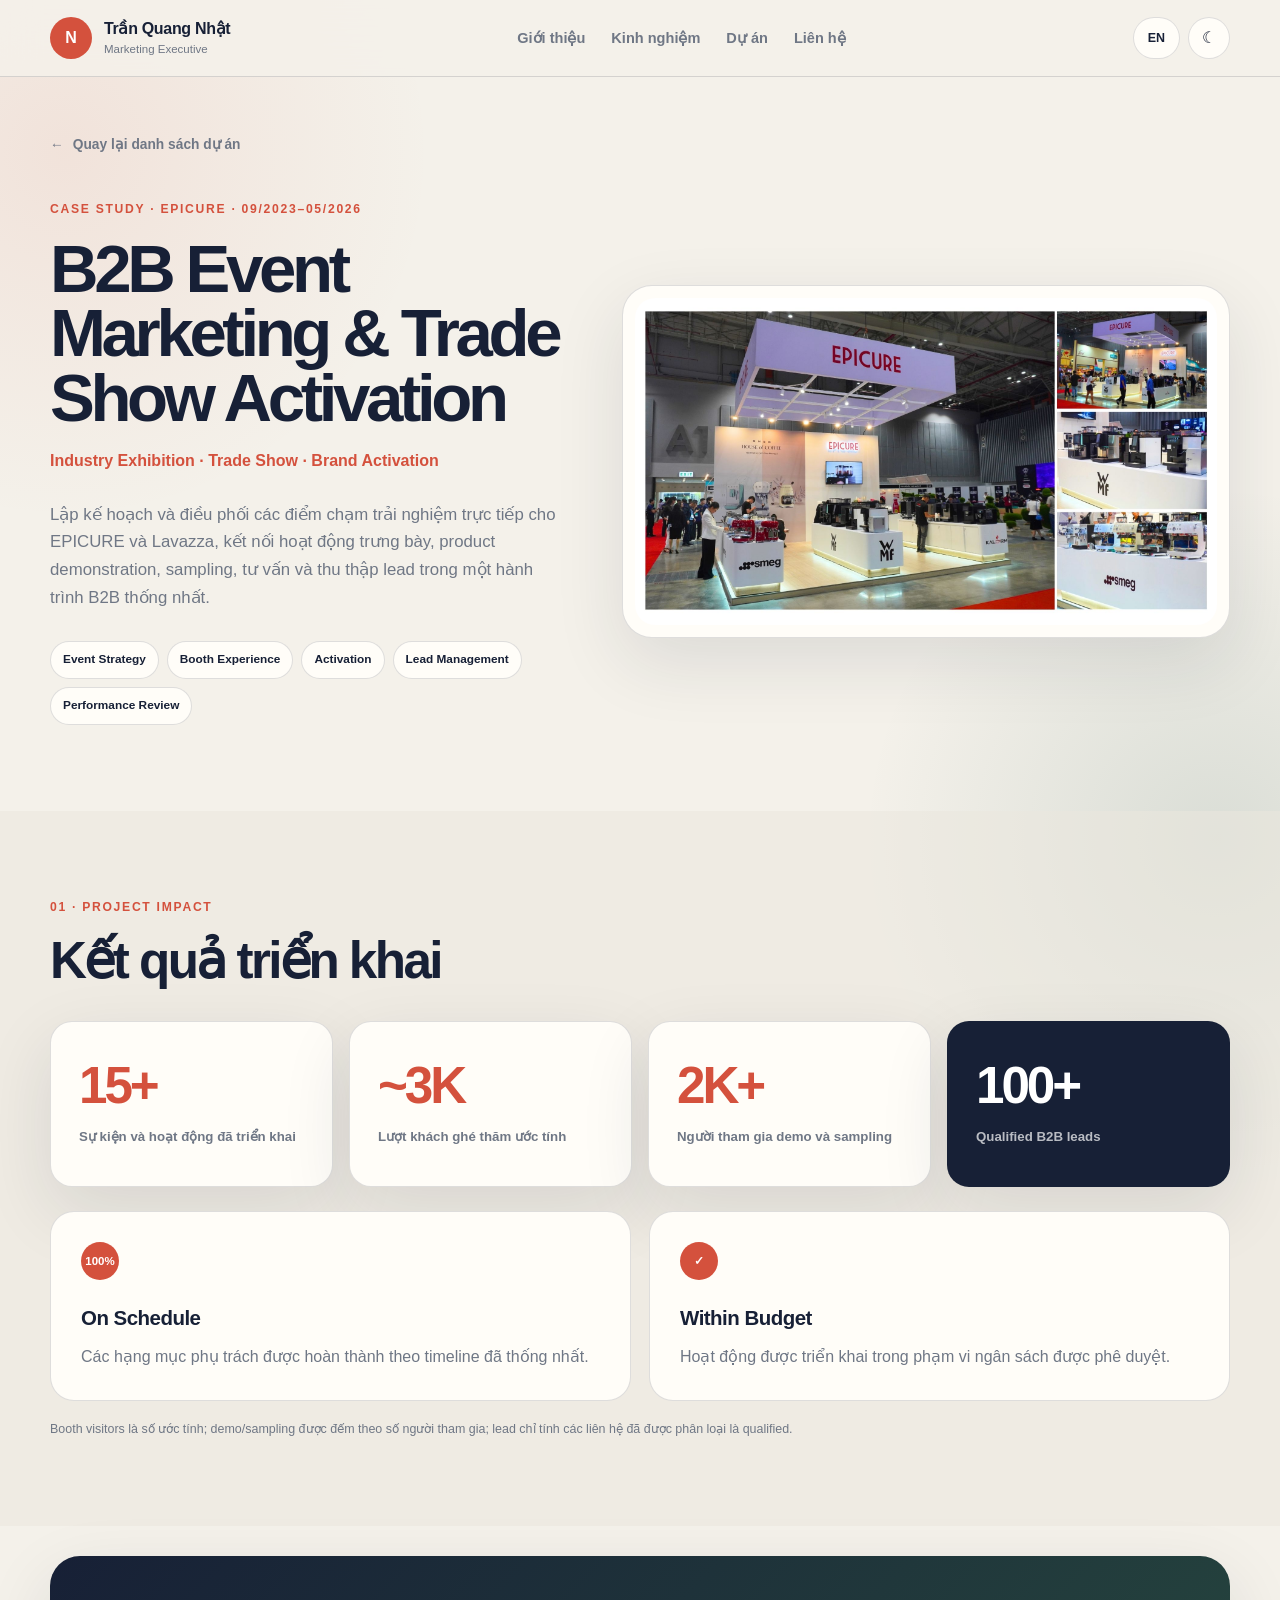
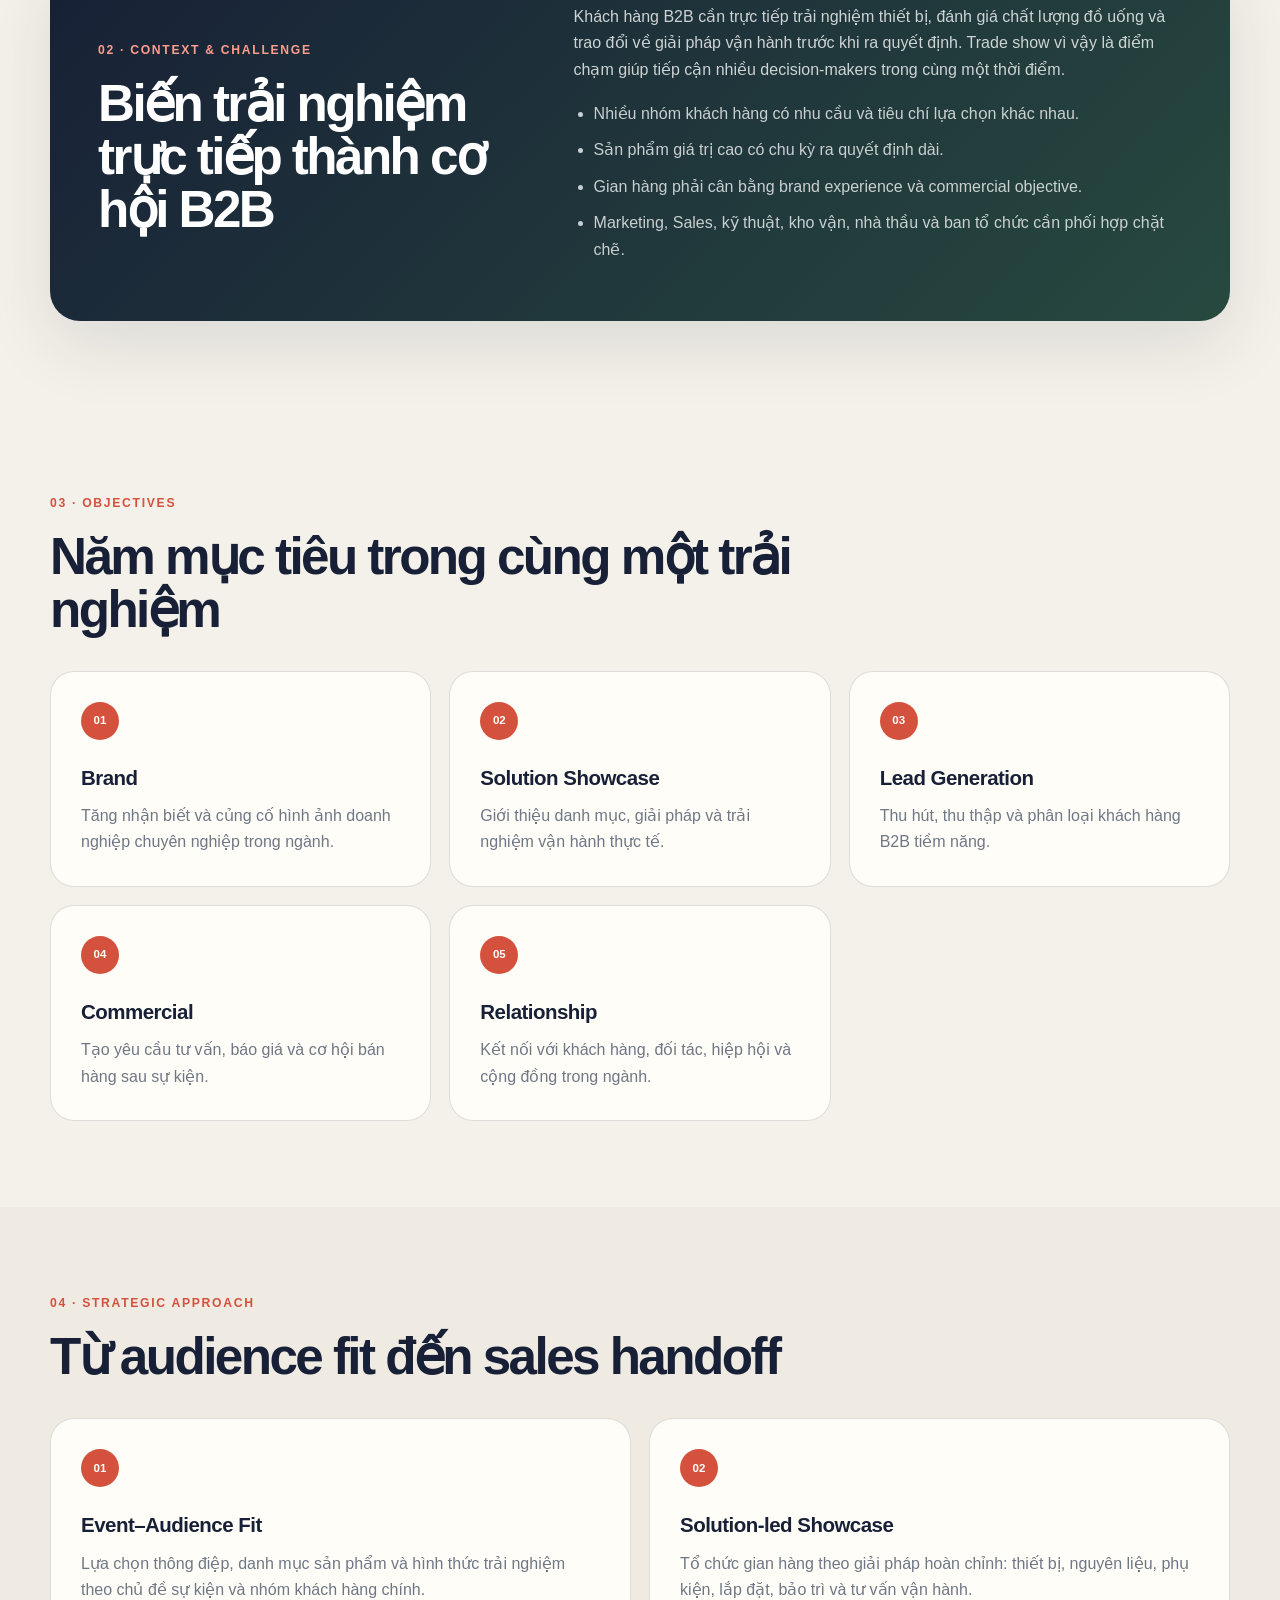
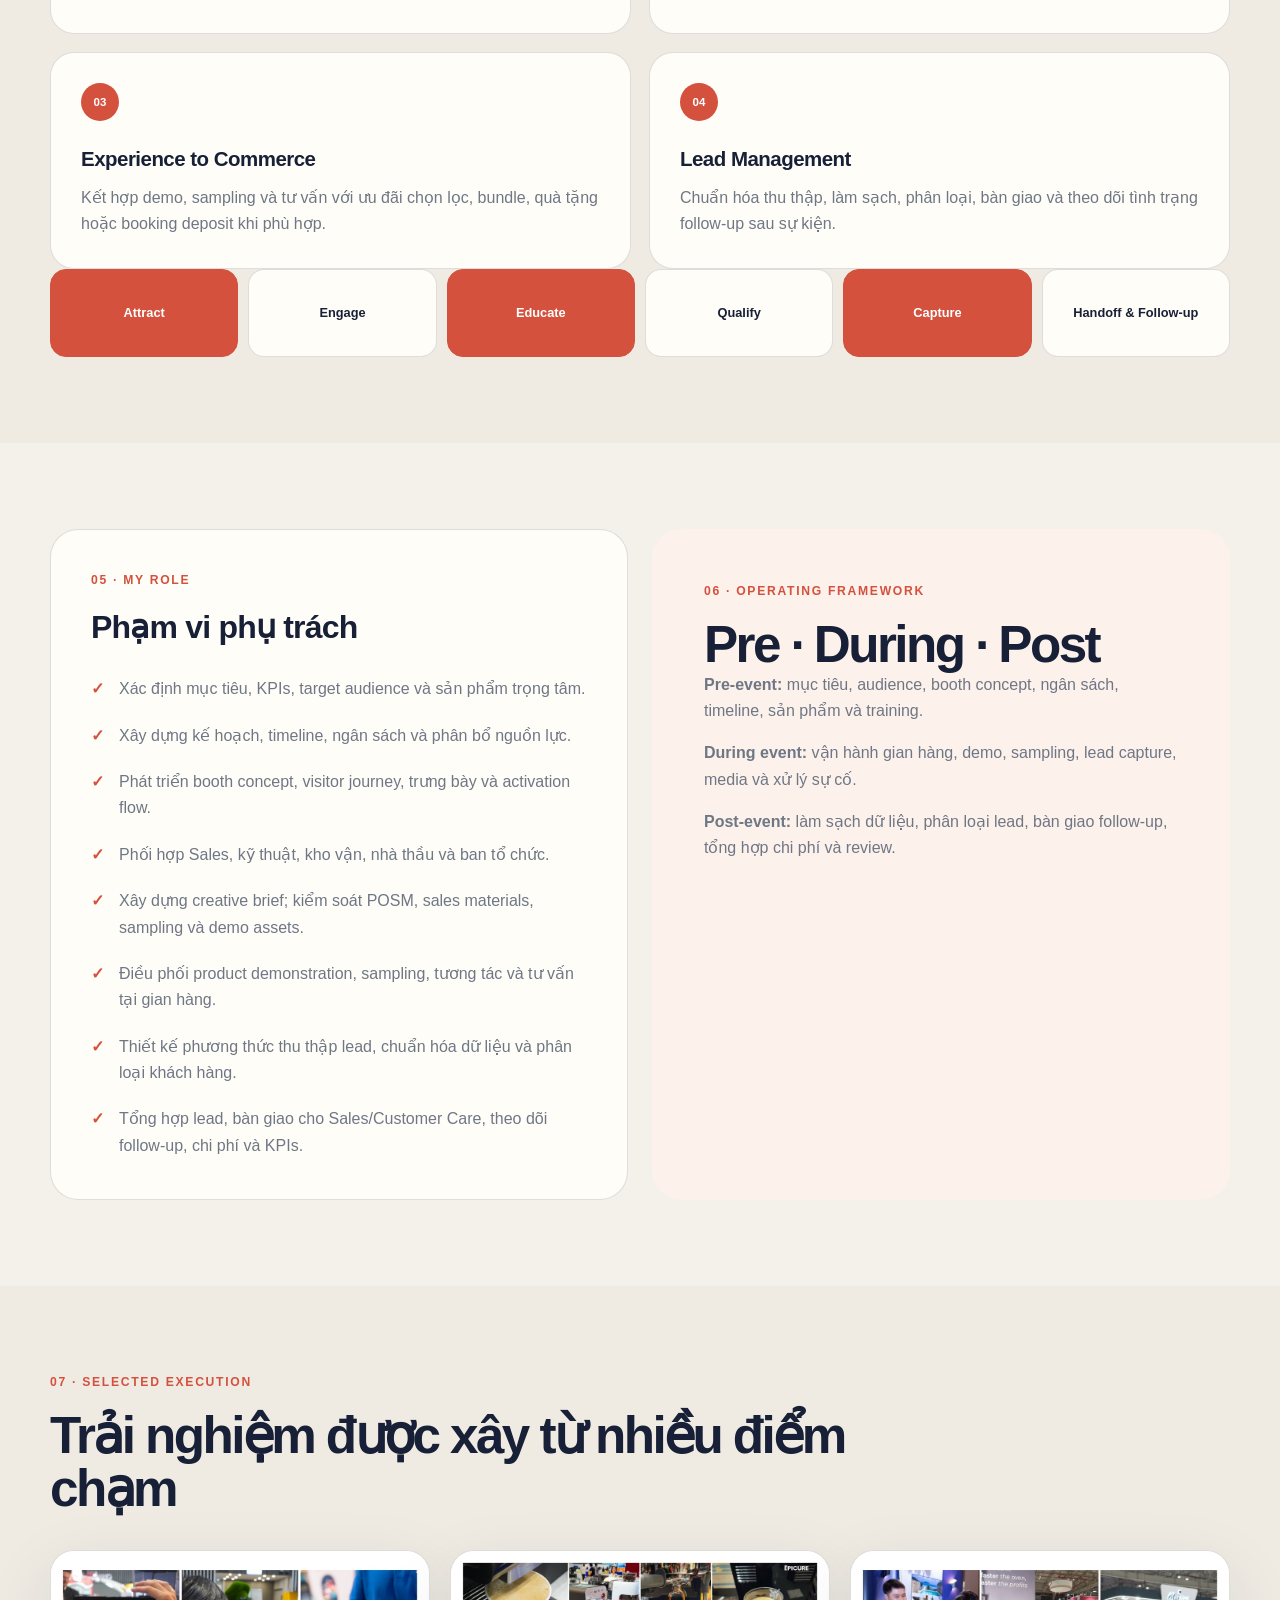
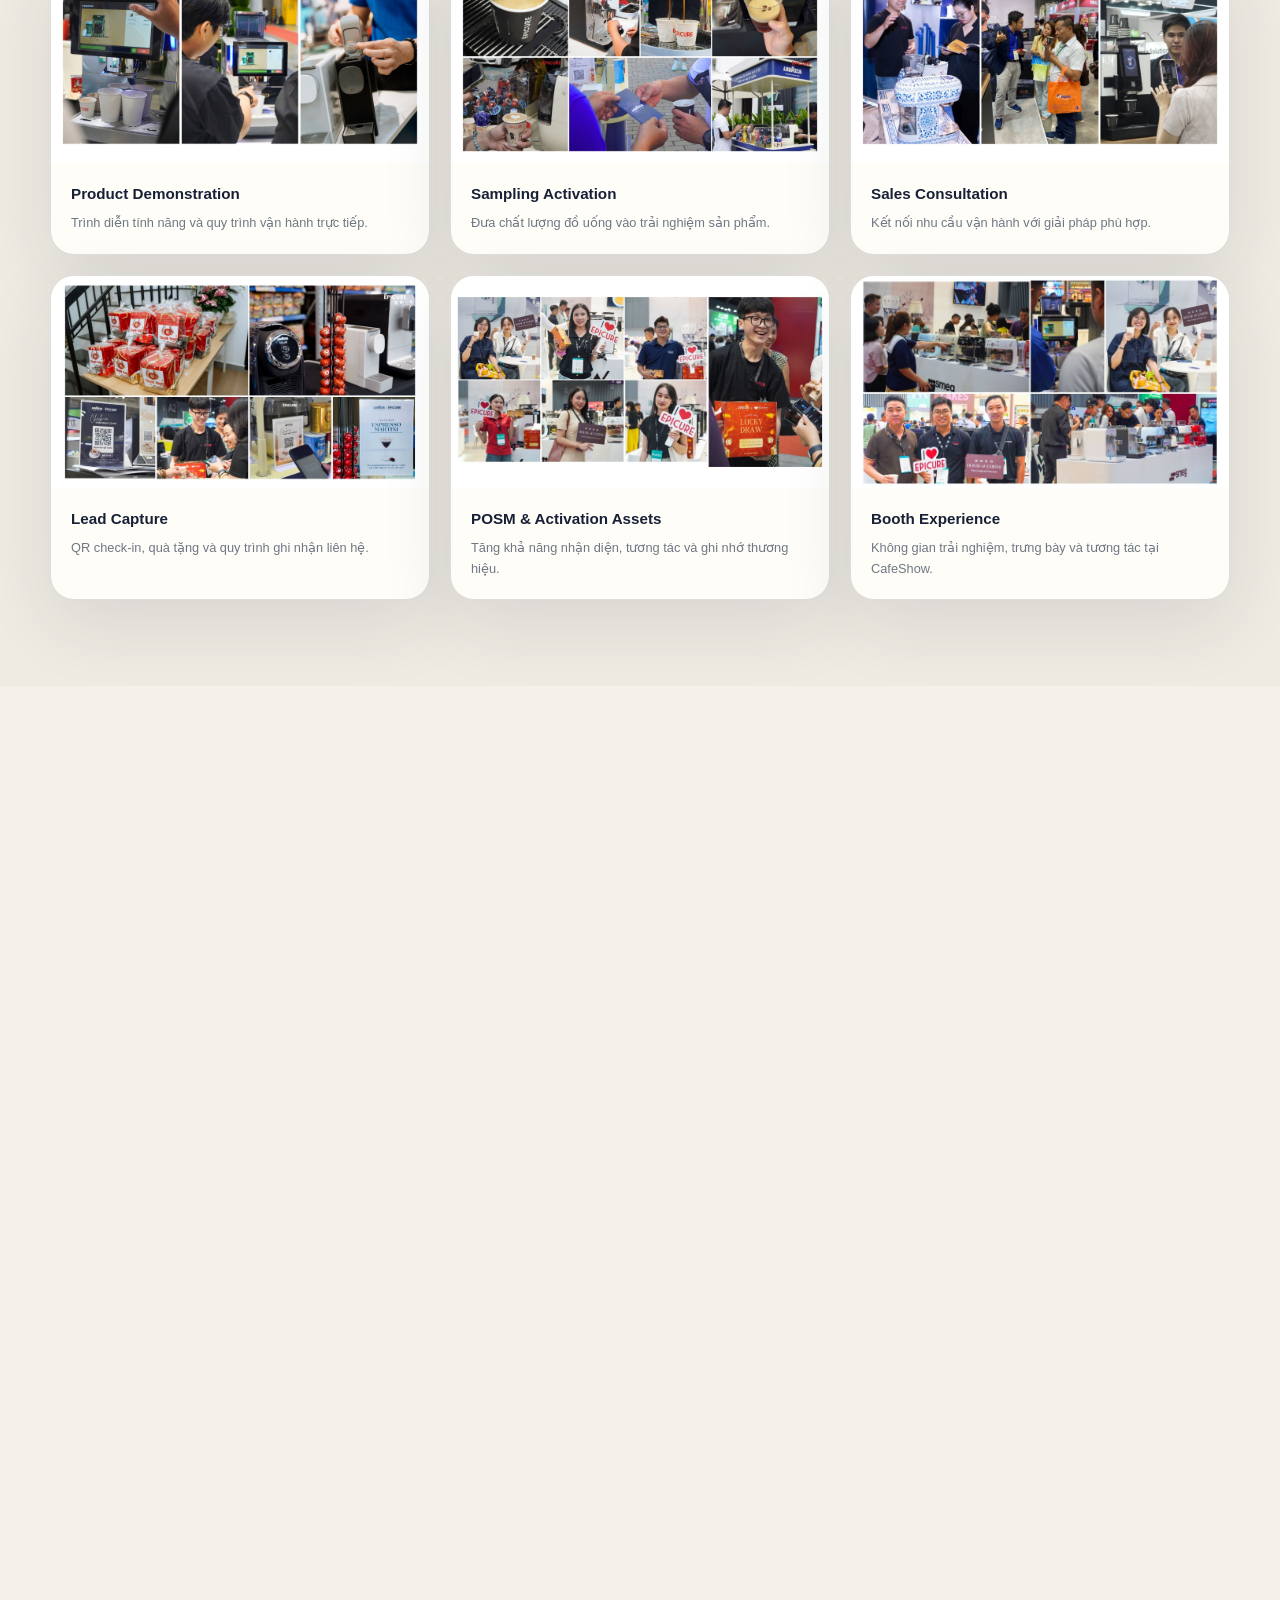
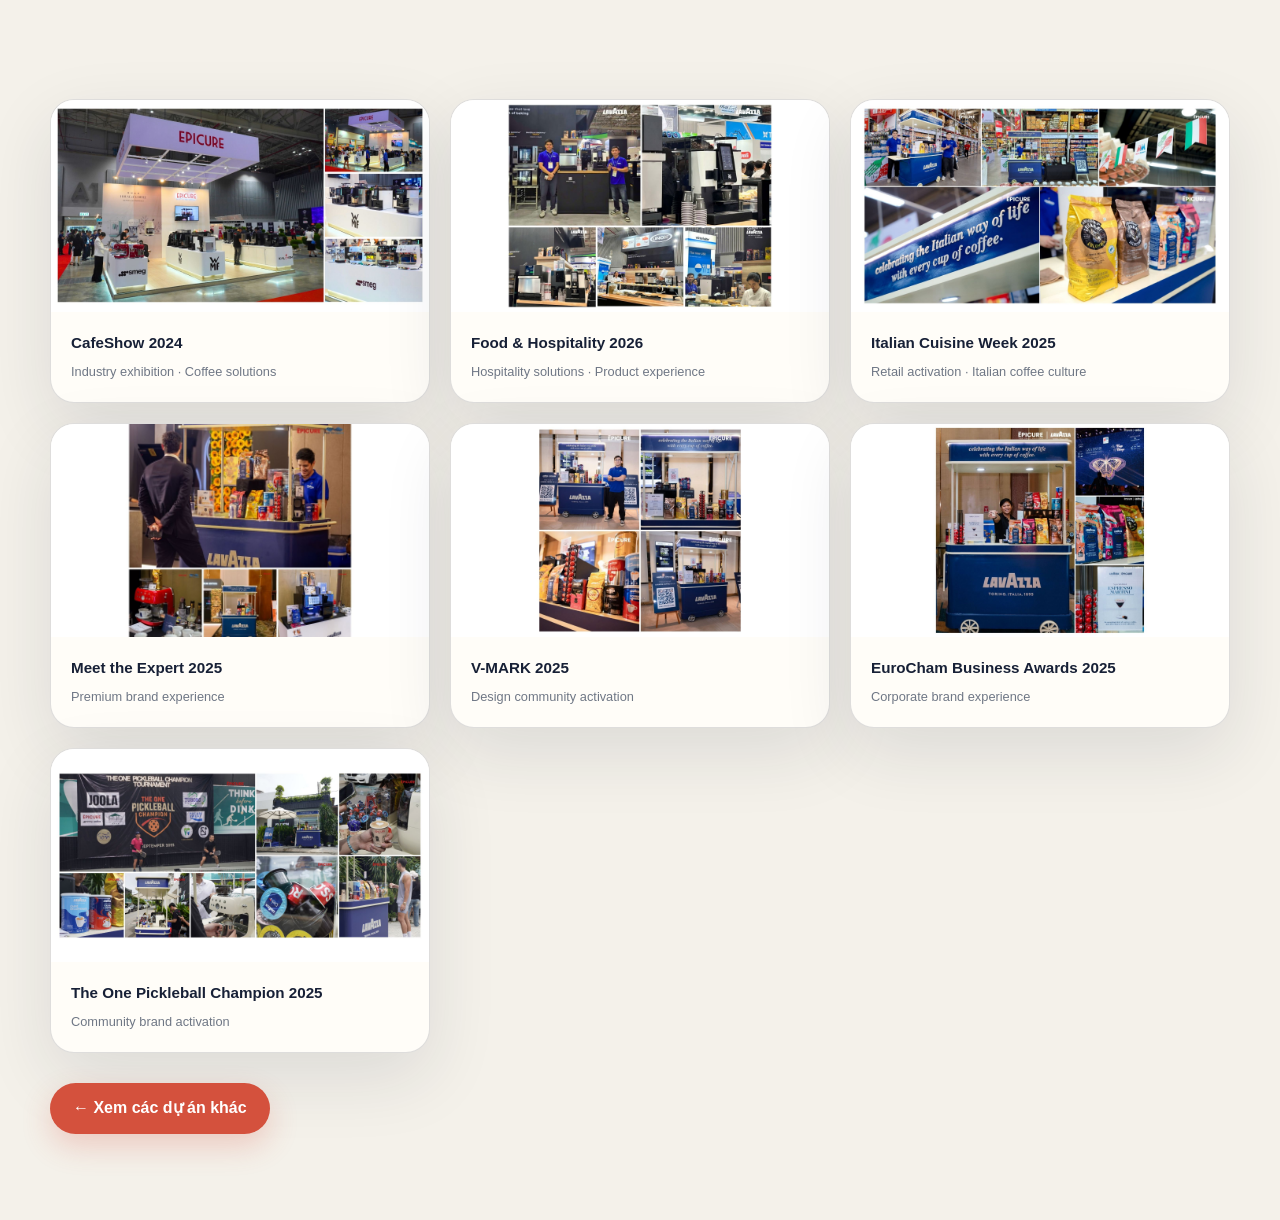
==== projects/b2b-event-marketing-trade-show-activation.html @ dc0072e8 "portfolio-project-3-5" ====
<!DOCTYPE html>
<html lang="vi" data-theme="light">
<head>
  <meta charset="UTF-8" />
  <meta name="viewport" content="width=device-width, initial-scale=1.0" />
  <meta name="description" content="B2B Event Marketing & Trade Show Activation — case study by Trần Quang Nhật." />
  <meta name="author" content="Trần Quang Nhật" />
  <meta property="og:title" content="B2B Event Marketing & Trade Show Activation | Trần Quang Nhật" />
  <meta property="og:description" content="Lập kế hoạch và vận hành hơn 15 sự kiện B2B, trade show và brand activation cho EPICURE và Lavazza." />
  <meta property="og:type" content="article" />
  <meta property="og:image" content="../assets/images/projects/b2b-event-activation/event-homepage-cover.jpg" />
  <link rel="icon" type="image/png" href="../assets/images/favicon.png" />
  <link rel="stylesheet" href="../assets/css/styles.css" />
  <title>B2B Event Marketing & Trade Show Activation | Trần Quang Nhật</title>
</head>
<body class="case-page portfolio-case-page">
  <div class="progress" id="scrollProgress"></div>
  <header class="site-header">
    <div class="container nav-wrap">
      <a class="brand" href="../index.html#home" aria-label="Về trang portfolio"><span class="brand-mark">N</span><span class="brand-copy"><strong>Trần Quang Nhật</strong><small>Marketing Executive</small></span></a>
      <nav class="desktop-nav" aria-label="Điều hướng chính"><a href="../index.html#about">Giới thiệu</a><a href="../index.html#experience">Kinh nghiệm</a><a href="../index.html#projects">Dự án</a><a href="../index.html#contact">Liên hệ</a></nav>
      <div class="nav-actions"><button class="text-toggle" id="langToggle" type="button" aria-label="Đổi ngôn ngữ">EN</button><button class="icon-button" id="themeToggle" type="button" aria-label="Đổi giao diện sáng tối">☾</button><button class="icon-button mobile-only" id="menuToggle" type="button" aria-label="Mở menu">☰</button></div>
    </div>
    <nav class="mobile-nav" id="mobileNav" aria-label="Điều hướng di động"><a href="../index.html#about">Giới thiệu</a><a href="../index.html#experience">Kinh nghiệm</a><a href="../index.html#projects">Dự án</a><a href="../index.html#contact">Liên hệ</a></nav>
  </header>

  <main>
    <section class="case-hero">
      <div class="container">
        <a class="case-back-link" href="../index.html#projects"><span aria-hidden="true">←</span> Quay lại danh sách dự án</a>
        <div class="case-header-grid">
          <div class="reveal">
            <p class="eyebrow">CASE STUDY · EPICURE · 09/2023–05/2026</p>
            <h1 class="case-title">B2B Event Marketing & Trade Show Activation</h1>
            <p class="case-subtitle">Industry Exhibition · Trade Show · Brand Activation</p>
            <p class="case-overview">Lập kế hoạch và điều phối các điểm chạm trải nghiệm trực tiếp cho EPICURE và Lavazza, kết nối hoạt động trưng bày, product demonstration, sampling, tư vấn và thu thập lead trong một hành trình B2B thống nhất.</p>
            <div class="case-role-tags" aria-label="Phạm vi công việc"><span>Event Strategy</span><span>Booth Experience</span><span>Activation</span><span>Lead Management</span><span>Performance Review</span></div>
          </div>
          <div class="case-hero-visual reveal"><img src="../assets/images/projects/b2b-event-activation/cafeshow-booth-brand-experience.jpg" alt="Gian hàng EPICURE tại CafeShow 2024" /></div>
        </div>
      </div>
    </section>

    <section class="case-section case-impact-section" aria-labelledby="event-impact">
      <div class="container">
        <div class="case-section-heading reveal"><p class="eyebrow">01 · PROJECT IMPACT</p><h2 id="event-impact">Kết quả triển khai</h2></div>
        <div class="case-impact-grid reveal">
          <article class="case-impact-card"><strong>15+</strong><span>Sự kiện và hoạt động đã triển khai</span></article>
          <article class="case-impact-card"><strong>~3K</strong><span>Lượt khách ghé thăm ước tính</span></article>
          <article class="case-impact-card"><strong>2K+</strong><span>Người tham gia demo và sampling</span></article>
          <article class="case-impact-card case-impact-card-dark"><strong>100+</strong><span>Qualified B2B leads</span></article>
        </div>
        <div class="case-card-grid two case-section-spacer">
          <article class="case-info-card reveal"><span class="case-number">100%</span><h3>On Schedule</h3><p>Các hạng mục phụ trách được hoàn thành theo timeline đã thống nhất.</p></article>
          <article class="case-info-card reveal"><span class="case-number">✓</span><h3>Within Budget</h3><p>Hoạt động được triển khai trong phạm vi ngân sách được phê duyệt.</p></article>
        </div>
        <p class="case-measurement-note reveal">Booth visitors là số ước tính; demo/sampling được đếm theo số người tham gia; lead chỉ tính các liên hệ đã được phân loại là qualified.</p>
      </div>
    </section>

    <section class="case-section case-context-section" aria-labelledby="event-context">
      <div class="container"><div class="case-context-card reveal">
        <div><p class="eyebrow">02 · CONTEXT & CHALLENGE</p><h2 id="event-context">Biến trải nghiệm trực tiếp thành cơ hội B2B</h2></div>
        <div class="case-copy"><p>Khách hàng B2B cần trực tiếp trải nghiệm thiết bị, đánh giá chất lượng đồ uống và trao đổi về giải pháp vận hành trước khi ra quyết định. Trade show vì vậy là điểm chạm giúp tiếp cận nhiều decision-makers trong cùng một thời điểm.</p><ul><li>Nhiều nhóm khách hàng có nhu cầu và tiêu chí lựa chọn khác nhau.</li><li>Sản phẩm giá trị cao có chu kỳ ra quyết định dài.</li><li>Gian hàng phải cân bằng brand experience và commercial objective.</li><li>Marketing, Sales, kỹ thuật, kho vận, nhà thầu và ban tổ chức cần phối hợp chặt chẽ.</li></ul></div>
      </div></div>
    </section>

    <section class="case-section" aria-labelledby="event-objectives">
      <div class="container">
        <div class="case-section-heading reveal"><p class="eyebrow">03 · OBJECTIVES</p><h2 id="event-objectives">Năm mục tiêu trong cùng một trải nghiệm</h2></div>
        <div class="case-card-grid three">
          <article class="case-info-card reveal"><span class="case-number">01</span><h3>Brand</h3><p>Tăng nhận biết và củng cố hình ảnh doanh nghiệp chuyên nghiệp trong ngành.</p></article>
          <article class="case-info-card reveal"><span class="case-number">02</span><h3>Solution Showcase</h3><p>Giới thiệu danh mục, giải pháp và trải nghiệm vận hành thực tế.</p></article>
          <article class="case-info-card reveal"><span class="case-number">03</span><h3>Lead Generation</h3><p>Thu hút, thu thập và phân loại khách hàng B2B tiềm năng.</p></article>
          <article class="case-info-card reveal"><span class="case-number">04</span><h3>Commercial</h3><p>Tạo yêu cầu tư vấn, báo giá và cơ hội bán hàng sau sự kiện.</p></article>
          <article class="case-info-card reveal"><span class="case-number">05</span><h3>Relationship</h3><p>Kết nối với khách hàng, đối tác, hiệp hội và cộng đồng trong ngành.</p></article>
        </div>
      </div>
    </section>

    <section class="case-section case-soft-section" aria-labelledby="event-strategy">
      <div class="container">
        <div class="case-section-heading reveal"><p class="eyebrow">04 · STRATEGIC APPROACH</p><h2 id="event-strategy">Từ audience fit đến sales handoff</h2></div>
        <div class="case-card-grid">
          <article class="case-info-card reveal"><span class="case-number">01</span><h3>Event–Audience Fit</h3><p>Lựa chọn thông điệp, danh mục sản phẩm và hình thức trải nghiệm theo chủ đề sự kiện và nhóm khách hàng chính.</p></article>
          <article class="case-info-card reveal"><span class="case-number">02</span><h3>Solution-led Showcase</h3><p>Tổ chức gian hàng theo giải pháp hoàn chỉnh: thiết bị, nguyên liệu, phụ kiện, lắp đặt, bảo trì và tư vấn vận hành.</p></article>
          <article class="case-info-card reveal"><span class="case-number">03</span><h3>Experience to Commerce</h3><p>Kết hợp demo, sampling và tư vấn với ưu đãi chọn lọc, bundle, quà tặng hoặc booking deposit khi phù hợp.</p></article>
          <article class="case-info-card reveal"><span class="case-number">04</span><h3>Lead Management</h3><p>Chuẩn hóa thu thập, làm sạch, phân loại, bàn giao và theo dõi tình trạng follow-up sau sự kiện.</p></article>
        </div>
        <div class="case-journey reveal" aria-label="Hành trình khách tại gian hàng"><span>Attract</span><span>Engage</span><span>Educate</span><span>Qualify</span><span>Capture</span><span>Handoff &amp; Follow-up</span></div>
      </div>
    </section>

    <section class="case-section" aria-labelledby="event-role">
      <div class="container">
        <div class="execution-role-grid">
          <article class="role-panel reveal"><p class="eyebrow">05 · MY ROLE</p><h3 id="event-role">Phạm vi phụ trách</h3><ul class="role-list"><li>Xác định mục tiêu, KPIs, target audience và sản phẩm trọng tâm.</li><li>Xây dựng kế hoạch, timeline, ngân sách và phân bổ nguồn lực.</li><li>Phát triển booth concept, visitor journey, trưng bày và activation flow.</li><li>Phối hợp Sales, kỹ thuật, kho vận, nhà thầu và ban tổ chức.</li><li>Xây dựng creative brief; kiểm soát POSM, sales materials, sampling và demo assets.</li><li>Điều phối product demonstration, sampling, tương tác và tư vấn tại gian hàng.</li><li>Thiết kế phương thức thu thập lead, chuẩn hóa dữ liệu và phân loại khách hàng.</li><li>Tổng hợp lead, bàn giao cho Sales/Customer Care, theo dõi follow-up, chi phí và KPIs.</li></ul></article>
          <article class="learning-card reveal"><p class="eyebrow">06 · OPERATING FRAMEWORK</p><h2>Pre · During · Post</h2><p><strong>Pre-event:</strong> mục tiêu, audience, booth concept, ngân sách, timeline, sản phẩm và training.</p><p><strong>During event:</strong> vận hành gian hàng, demo, sampling, lead capture, media và xử lý sự cố.</p><p><strong>Post-event:</strong> làm sạch dữ liệu, phân loại lead, bàn giao follow-up, tổng hợp chi phí và review.</p></article>
        </div>
      </div>
    </section>

    <section class="case-section case-soft-section" aria-labelledby="event-execution">
      <div class="container">
        <div class="case-section-heading reveal"><p class="eyebrow">07 · SELECTED EXECUTION</p><h2 id="event-execution">Trải nghiệm được xây từ nhiều điểm chạm</h2></div>
        <div class="case-gallery three">
          <figure class="reveal"><img src="../assets/images/projects/b2b-event-activation/product-demonstration.jpg" alt="Hoạt động product demonstration" loading="lazy" /><figcaption><strong>Product Demonstration</strong><span>Trình diễn tính năng và quy trình vận hành trực tiếp.</span></figcaption></figure>
          <figure class="reveal"><img src="../assets/images/projects/b2b-event-activation/sampling-activation.jpg" alt="Hoạt động sampling cà phê" loading="lazy" /><figcaption><strong>Sampling Activation</strong><span>Đưa chất lượng đồ uống vào trải nghiệm sản phẩm.</span></figcaption></figure>
          <figure class="reveal"><img src="../assets/images/projects/b2b-event-activation/sales-consultation.jpg" alt="Hoạt động tư vấn tại gian hàng" loading="lazy" /><figcaption><strong>Sales Consultation</strong><span>Kết nối nhu cầu vận hành với giải pháp phù hợp.</span></figcaption></figure>
          <figure class="reveal"><img src="../assets/images/projects/b2b-event-activation/lead-capture.jpg" alt="Hoạt động thu thập lead bằng QR code" loading="lazy" /><figcaption><strong>Lead Capture</strong><span>QR check-in, quà tặng và quy trình ghi nhận liên hệ.</span></figcaption></figure>
          <figure class="reveal"><img src="../assets/images/projects/b2b-event-activation/posm-activation-assets.jpg" alt="POSM và tài sản activation" loading="lazy" /><figcaption><strong>POSM &amp; Activation Assets</strong><span>Tăng khả năng nhận diện, tương tác và ghi nhớ thương hiệu.</span></figcaption></figure>
          <figure class="reveal"><img src="../assets/images/projects/b2b-event-activation/cafeshow-booth-experience.jpg" alt="Khách tham quan gian hàng CafeShow" loading="lazy" /><figcaption><strong>Booth Experience</strong><span>Không gian trải nghiệm, trưng bày và tương tác tại CafeShow.</span></figcaption></figure>
        </div>
      </div>
    </section>

    <section class="case-section" aria-labelledby="event-portfolio">
      <div class="container">
        <div class="case-section-heading reveal"><p class="eyebrow">08 · EVENT PORTFOLIO</p><h2 id="event-portfolio">Bảy sự kiện đại diện</h2><p>Hình ảnh chọn lọc trong tổng số hơn 15 hoạt động đã triển khai.</p></div>
        <figure class="case-full-visual reveal"><img src="../assets/images/projects/b2b-event-activation/event-portfolio-hero.jpg" alt="Các hoạt động B2B event của EPICURE và Lavazza" loading="lazy" /><figcaption>Tổng quan danh mục hoạt động triển lãm, trade show và brand activation.</figcaption></figure>
        <div class="case-gallery three case-section-spacer">
          <figure class="reveal"><img src="../assets/images/projects/b2b-event-activation/cafeshow-booth-brand-experience.jpg" alt="CafeShow 2024" loading="lazy" /><figcaption><strong>CafeShow 2024</strong><span>Industry exhibition · Coffee solutions</span></figcaption></figure>
          <figure class="reveal"><img src="../assets/images/projects/b2b-event-activation/food-hospitality-booth-experience.jpg" alt="Food and Hospitality 2026" loading="lazy" /><figcaption><strong>Food &amp; Hospitality 2026</strong><span>Hospitality solutions · Product experience</span></figcaption></figure>
          <figure class="reveal"><img src="../assets/images/projects/b2b-event-activation/italian-cuisine-week-brand-experience.jpg" alt="Italian Cuisine Week 2025" loading="lazy" /><figcaption><strong>Italian Cuisine Week 2025</strong><span>Retail activation · Italian coffee culture</span></figcaption></figure>
          <figure class="reveal"><img src="../assets/images/projects/b2b-event-activation/meet-the-expert-brand-activation.jpg" alt="Meet the Expert 2025" loading="lazy" /><figcaption><strong>Meet the Expert 2025</strong><span>Premium brand experience</span></figcaption></figure>
          <figure class="reveal"><img src="../assets/images/projects/b2b-event-activation/vmark-brand-experience.jpg" alt="V-MARK 2025" loading="lazy" /><figcaption><strong>V-MARK 2025</strong><span>Design community activation</span></figcaption></figure>
          <figure class="reveal"><img src="../assets/images/projects/b2b-event-activation/eurocham-brand-experience.jpg" alt="EuroCham Business Awards 2025" loading="lazy" /><figcaption><strong>EuroCham Business Awards 2025</strong><span>Corporate brand experience</span></figcaption></figure>
          <figure class="reveal"><img src="../assets/images/projects/b2b-event-activation/pickleball-brand-activation.jpg" alt="The One Pickleball Champion 2025" loading="lazy" /><figcaption><strong>The One Pickleball Champion 2025</strong><span>Community brand activation</span></figcaption></figure>
        </div>
        <div class="case-footer-button reveal"><a class="button button-primary" href="../index.html#projects">← Xem các dự án khác</a></div>
      </div>
    </section>
  </main>
  <script src="../assets/js/case-study.js"></script>
</body>
</html>
---- assets/css/styles.css ----
:root {
  --bg: #f4f1ea;
  --surface: #fffdf8;
  --surface-soft: #ece8df;
  --text: #172036;
  --muted: #6f7785;
  --line: rgba(23, 32, 54, 0.14);
  --accent: #d4513d;
  --accent-deep: #a93428;
  --green: #1f5147;
  --green-light: #dfece8;
  --nav-bg: rgba(244, 241, 234, 0.88);
  --shadow: 0 24px 70px rgba(23, 32, 54, 0.11);
  --radius-lg: 32px;
  --radius-md: 22px;
  --max-width: 1180px;
}

html[data-theme="dark"] {
  --bg: #0e141c;
  --surface: #161e29;
  --surface-soft: #1d2733;
  --text: #f7f2e9;
  --muted: #aab3c0;
  --line: rgba(255, 255, 255, 0.12);
  --accent: #ff7b64;
  --accent-deep: #ff9d8c;
  --green: #69b7a3;
  --green-light: rgba(105, 183, 163, 0.14);
  --nav-bg: rgba(14, 20, 28, 0.88);
  --shadow: 0 24px 70px rgba(0, 0, 0, 0.34);
}

* { box-sizing: border-box; }

html { scroll-behavior: smooth; }

body {
  margin: 0;
  color: var(--text);
  background:
    radial-gradient(circle at 5% 2%, rgba(212, 81, 61, 0.09), transparent 23rem),
    radial-gradient(circle at 95% 11%, rgba(31, 81, 71, 0.12), transparent 22rem),
    var(--bg);
  font-family: Inter, ui-sans-serif, -apple-system, BlinkMacSystemFont, "Segoe UI", sans-serif;
  line-height: 1.65;
  transition: color .25s ease, background .25s ease;
}

body.modal-open { overflow: hidden; }

a { color: inherit; text-decoration: none; }
button { font: inherit; }
img { display: block; max-width: 100%; }

.progress {
  position: fixed;
  inset: 0 auto auto 0;
  z-index: 120;
  width: 0;
  height: 3px;
  background: var(--accent);
}

.container {
  width: min(calc(100% - 40px), var(--max-width));
  margin-inline: auto;
}

.section { padding: 112px 0; }

.section-muted { background: color-mix(in srgb, var(--surface-soft) 62%, transparent); }
.section-dark { color: #fff; background: #14251f; }
html[data-theme="dark"] .section-dark { background: #0a1915; }

.site-header {
  position: sticky;
  top: 0;
  z-index: 100;
  border-bottom: 1px solid var(--line);
  background: var(--nav-bg);
  backdrop-filter: blur(18px);
}

.nav-wrap {
  min-height: 76px;
  display: flex;
  align-items: center;
  justify-content: space-between;
  gap: 24px;
}

.brand {
  display: inline-flex;
  align-items: center;
  gap: 12px;
}

.brand-mark {
  width: 42px;
  aspect-ratio: 1;
  display: grid;
  place-items: center;
  color: #fff;
  background: var(--accent);
  border-radius: 50%;
  font-weight: 900;
}

.brand-copy { display: grid; line-height: 1.1; }
.brand-copy strong { letter-spacing: -.02em; }
.brand-copy small { margin-top: 5px; color: var(--muted); font-size: .72rem; }

.desktop-nav {
  display: flex;
  gap: 26px;
  color: var(--muted);
  font-size: .91rem;
  font-weight: 700;
}

.desktop-nav a:hover { color: var(--text); }

.nav-actions {
  display: flex;
  align-items: center;
  gap: 8px;
}

.icon-button,
.text-toggle {
  min-width: 42px;
  height: 42px;
  border: 1px solid var(--line);
  color: var(--text);
  background: var(--surface);
  border-radius: 999px;
  cursor: pointer;
}

.text-toggle {
  padding: 0 14px;
  font-weight: 800;
  font-size: .78rem;
}

.mobile-only,
.mobile-nav { display: none; }

.hero {
  min-height: calc(100vh - 76px);
  padding-top: 86px;
}

.hero-grid {
  display: grid;
  grid-template-columns: minmax(0, 1.15fr) minmax(320px, .85fr);
  gap: 76px;
  align-items: center;
}

.status-pill {
  display: inline-flex;
  align-items: center;
  gap: 9px;
  padding: 8px 13px;
  border: 1px solid var(--line);
  background: var(--surface);
  border-radius: 999px;
  color: var(--muted);
  font-size: .78rem;
  font-weight: 700;
}

.status-dot {
  width: 8px;
  aspect-ratio: 1;
  background: #33a26f;
  border-radius: 50%;
  box-shadow: 0 0 0 5px rgba(51, 162, 111, .13);
}

.eyebrow {
  margin: 0 0 18px;
  color: var(--accent);
  font-size: .76rem;
  font-weight: 900;
  letter-spacing: .14em;
}

.hero .eyebrow { margin-top: 28px; }

h1, h2, h3, h4, p { margin-top: 0; }

h1 {
  max-width: 850px;
  margin-bottom: 28px;
  font-size: clamp(3.1rem, 6.9vw, 7rem);
  line-height: .96;
  letter-spacing: -.065em;
}

h2 {
  max-width: 830px;
  margin-bottom: 0;
  font-size: clamp(2.2rem, 4.4vw, 4.5rem);
  line-height: 1.03;
  letter-spacing: -.05em;
}

h3 { line-height: 1.2; letter-spacing: -.025em; }

.hero-intro {
  max-width: 720px;
  margin-bottom: 34px;
  color: var(--muted);
  font-size: clamp(1.04rem, 1.8vw, 1.23rem);
}

.hero-actions {
  display: flex;
  flex-wrap: wrap;
  gap: 12px;
}

.button {
  min-height: 51px;
  display: inline-flex;
  align-items: center;
  justify-content: center;
  gap: 10px;
  padding: 0 22px;
  border: 1px solid transparent;
  border-radius: 999px;
  font-weight: 800;
  cursor: pointer;
  transition: transform .2s ease, box-shadow .2s ease;
}

.button:hover { transform: translateY(-2px); }

.button-primary {
  color: #fff;
  background: var(--accent);
  box-shadow: 0 12px 30px rgba(212, 81, 61, .24);
}

.button-secondary {
  color: var(--text);
  border-color: var(--line);
  background: var(--surface);
}

.section-dark .button-secondary {
  color: #fff;
  border-color: rgba(255,255,255,.16);
  background: rgba(255,255,255,.08);
}

.hero-meta {
  display: flex;
  flex-wrap: wrap;
  gap: 18px;
  margin-top: 42px;
  color: var(--muted);
  font-size: .82rem;
}

.hero-meta a { color: var(--text); font-weight: 700; }

.hero-visual { position: relative; }

.portrait-frame {
  position: relative;
  overflow: hidden;
  padding: 16px;
  border: 1px solid var(--line);
  background: var(--surface);
  border-radius: 40px;
  box-shadow: var(--shadow);
  transform: rotate(1.5deg);
}

.portrait-frame img {
  width: 100%;
  aspect-ratio: 4 / 5;
  object-fit: cover;
  border-radius: 28px;
}

.sample-label {
  position: absolute;
  left: 18px;
  bottom: 18px;
  padding: 7px 11px;
  color: rgba(255,255,255,.94);
  background: rgba(10,15,22,.68);
  backdrop-filter: blur(8px);
  border-radius: 999px;
  font-size: .68rem;
  font-weight: 800;
}

.floating-card {
  position: absolute;
  display: grid;
  gap: 4px;
  min-width: 142px;
  padding: 17px 18px;
  color: #fff;
  background: var(--green);
  border: 1px solid rgba(255,255,255,.2);
  border-radius: 20px;
  box-shadow: var(--shadow);
}

.floating-card span {
  font-size: 1.85rem;
  font-weight: 900;
  line-height: 1;
}

.floating-card small {
  max-width: 120px;
  color: rgba(255,255,255,.73);
  line-height: 1.3;
}

.floating-card-one { left: -40px; bottom: 72px; }
.floating-card-two { right: -28px; top: 66px; background: var(--accent); }

.metrics-grid {
  display: grid;
  grid-template-columns: repeat(4, 1fr);
  margin-top: 78px;
  border: 1px solid var(--line);
  background: var(--surface);
  border-radius: 26px;
  box-shadow: var(--shadow);
  overflow: hidden;
}

.metric-card {
  min-height: 155px;
  padding: 30px;
  border-right: 1px solid var(--line);
}

.metric-card:last-child { border-right: 0; }

.metric-card strong {
  display: block;
  color: var(--accent);
  font-size: clamp(2rem, 3.7vw, 3.2rem);
  line-height: 1;
  letter-spacing: -.06em;
}

.metric-card p {
  margin: 13px 0 0;
  color: var(--muted);
  font-size: .88rem;
  line-height: 1.45;
}

.section-heading { margin-bottom: 54px; }
.section-heading-row {
  display: flex;
  align-items: end;
  justify-content: space-between;
  gap: 50px;
}
.section-note { max-width: 390px; margin: 0; color: var(--muted); }

.about-grid {
  display: grid;
  grid-template-columns: .95fr 1.05fr;
  gap: 80px;
  align-items: start;
}

.about-copy p { color: var(--muted); }
.about-copy .lead { color: var(--text); font-size: 1.3rem; }

.strength-list {
  display: grid;
  gap: 14px;
}

.strength-list article {
  display: grid;
  grid-template-columns: 52px 1fr;
  gap: 22px;
  padding: 25px;
  border: 1px solid var(--line);
  background: var(--surface);
  border-radius: var(--radius-md);
}

.strength-list article > span {
  color: var(--accent);
  font-size: .8rem;
  font-weight: 900;
  letter-spacing: .12em;
}

.strength-list h3 { margin-bottom: 8px; }
.strength-list p { margin: 0; color: var(--muted); }

.experience-layout {
  display: grid;
  grid-template-columns: 280px 1fr;
  gap: 34px;
}

.experience-tabs {
  display: grid;
  align-content: start;
  gap: 10px;
}

.experience-tab {
  display: grid;
  gap: 5px;
  padding: 19px;
  border: 1px solid var(--line);
  color: var(--text);
  background: transparent;
  border-radius: 17px;
  text-align: left;
  cursor: pointer;
}

.experience-tab span { color: var(--muted); font-size: .74rem; }
.experience-tab strong { font-size: 1rem; }

.experience-tab.active {
  color: #fff;
  background: var(--green);
  border-color: var(--green);
}

.experience-tab.active span { color: rgba(255,255,255,.66); }

.experience-panel {
  display: none;
  padding: 38px;
  border: 1px solid var(--line);
  background: var(--surface);
  border-radius: var(--radius-lg);
  box-shadow: var(--shadow);
}

.experience-panel.active { display: block; animation: panelIn .35s ease both; }

.experience-panel-head {
  display: flex;
  align-items: start;
  justify-content: space-between;
  gap: 20px;
  padding-bottom: 25px;
  border-bottom: 1px solid var(--line);
}

.experience-panel-head p {
  margin-bottom: 6px;
  color: var(--accent);
  font-size: .8rem;
  font-weight: 800;
  text-transform: uppercase;
  letter-spacing: .08em;
}

.experience-panel-head h3 {
  margin: 0;
  font-size: clamp(1.7rem, 3vw, 2.6rem);
}

.tag {
  padding: 7px 10px;
  color: var(--green);
  background: var(--green-light);
  border-radius: 999px;
  font-size: .72rem;
  font-weight: 800;
}

.experience-summary {
  padding: 26px 0 6px;
  color: var(--muted);
  font-size: 1.06rem;
}

.experience-phases {
  display: grid;
  grid-template-columns: repeat(3, 1fr);
  gap: 12px;
  margin: 20px 0 28px;
}

.experience-phases article {
  padding: 18px;
  background: var(--surface-soft);
  border-radius: 17px;
}

.experience-phases span {
  display: block;
  margin-bottom: 10px;
  color: var(--accent);
  font-size: .72rem;
  font-weight: 900;
}

.experience-phases p { margin: 0; color: var(--muted); font-size: .87rem; }

.responsibility-grid {
  display: grid;
  grid-template-columns: repeat(2, 1fr);
  gap: 12px;
}

.responsibility-grid article {
  padding: 19px;
  border: 1px solid var(--line);
  border-radius: 17px;
}

.responsibility-grid h4 { margin: 0 0 8px; }
.responsibility-grid p { margin: 0; color: var(--muted); font-size: .9rem; }

.achievement-box {
  margin-top: 26px;
  padding: 25px;
  color: #fff;
  background: var(--green);
  border-radius: 20px;
}

.achievement-box .eyebrow { color: #aee7d8; }
.achievement-box ul { margin: 0; padding-left: 18px; }
.achievement-box li + li { margin-top: 10px; }

.placeholder-copy {
  min-height: 250px;
  display: grid;
  align-items: center;
  color: var(--muted);
  font-size: 1.05rem;
}

.project-grid {
  display: grid;
  grid-template-columns: repeat(2, 1fr);
  gap: 24px;
}

.project-card {
  overflow: hidden;
  border: 1px solid var(--line);
  background: var(--surface);
  border-radius: 28px;
  box-shadow: var(--shadow);
  transition: transform .25s ease;
}

.project-card:hover { transform: translateY(-5px); }

.project-featured {
  grid-column: span 2;
  display: grid;
  grid-template-columns: 1.1fr .9fr;
}

.project-image {
  position: relative;
  min-height: 310px;
  overflow: hidden;
  background: var(--surface-soft);
}

.project-image img {
  width: 100%;
  height: 100%;
  object-fit: cover;
}

.project-content { padding: 28px; }

.project-featured .project-content {
  display: flex;
  flex-direction: column;
  justify-content: center;
  padding: 42px;
}

.project-meta {
  display: flex;
  justify-content: space-between;
  gap: 20px;
  margin-bottom: 16px;
  color: var(--accent);
  font-size: .72rem;
  font-weight: 850;
  text-transform: uppercase;
  letter-spacing: .07em;
}

.project-content h3 {
  margin-bottom: 14px;
  font-size: clamp(1.45rem, 2.8vw, 2.5rem);
}

.project-content p { color: var(--muted); }

.project-kpis {
  display: flex;
  flex-wrap: wrap;
  gap: 8px;
  margin: 20px 0;
}

.project-kpis span {
  padding: 8px 11px;
  background: var(--surface-soft);
  border-radius: 999px;
  font-size: .76rem;
}

.project-kpis strong { color: var(--accent); }

.text-link {
  align-self: flex-start;
  padding: 0;
  border: 0;
  color: var(--text);
  background: transparent;
  font-weight: 900;
  cursor: pointer;
}

.project-status {
  display: inline-block;
  padding: 7px 11px;
  color: var(--muted);
  background: var(--surface-soft);
  border-radius: 999px;
  font-size: .72rem;
  font-weight: 800;
}

.skills-grid {
  display: grid;
  grid-template-columns: repeat(2, 1fr);
  gap: 18px;
}

.skill-group {
  padding: 28px;
  border: 1px solid rgba(255,255,255,.12);
  background: rgba(255,255,255,.055);
  border-radius: 24px;
}

.skill-icon {
  width: 42px;
  aspect-ratio: 1;
  display: grid;
  place-items: center;
  margin-bottom: 26px;
  color: #fff;
  background: var(--accent);
  border-radius: 50%;
  font-size: .75rem;
  font-weight: 900;
}

.skill-group h3 { font-size: 1.35rem; }

.skill-group ul {
  margin: 22px 0 0;
  padding: 0;
  list-style: none;
}

.skill-group li {
  display: flex;
  justify-content: space-between;
  gap: 20px;
  padding: 13px 0;
  border-top: 1px solid rgba(255,255,255,.11);
}

.skill-group em {
  color: rgba(255,255,255,.6);
  font-size: .76rem;
  font-style: normal;
}

.contact-card {
  display: grid;
  grid-template-columns: 1fr .75fr;
  gap: 70px;
  padding: 54px;
  color: #fff;
  background:
    radial-gradient(circle at 86% 12%, rgba(255,255,255,.12), transparent 16rem),
    linear-gradient(135deg, #172036, #27493f);
  border-radius: 34px;
  box-shadow: var(--shadow);
}

.contact-card h2 { font-size: clamp(2.3rem, 4.6vw, 4.6rem); }

.contact-card p { color: rgba(255,255,255,.7); }

.contact-actions {
  display: grid;
  align-content: center;
  gap: 12px;
}

.contact-note {
  margin-top: 8px;
  color: rgba(255,255,255,.55);
  font-size: .8rem;
}

footer { padding: 32px 0 44px; }

.footer-inner {
  display: flex;
  justify-content: space-between;
  gap: 20px;
  padding-top: 25px;
  border-top: 1px solid var(--line);
  color: var(--muted);
  font-size: .82rem;
}

.modal {
  position: fixed;
  inset: 0;
  z-index: 200;
  display: none;
  place-items: center;
  padding: 22px;
}

.modal.active { display: grid; }

.modal-backdrop {
  position: absolute;
  inset: 0;
  background: rgba(5, 9, 14, .72);
  backdrop-filter: blur(10px);
}

.modal-card {
  position: relative;
  z-index: 1;
  width: min(900px, 100%);
  max-height: 90vh;
  overflow: auto;
  padding: 40px;
  background: var(--surface);
  border-radius: 30px;
  box-shadow: 0 30px 100px rgba(0,0,0,.4);
}

.modal-close {
  position: sticky;
  z-index: 4;
  top: 0;
  float: right;
  width: 42px;
  aspect-ratio: 1;
  border: 1px solid var(--line);
  color: var(--text);
  background: var(--surface);
  border-radius: 50%;
  cursor: pointer;
}

.modal-card h2 {
  max-width: 700px;
  margin-bottom: 25px;
  font-size: clamp(2rem, 5vw, 4rem);
}

.modal-hero {
  overflow: hidden;
  margin-bottom: 28px;
  border-radius: 22px;
}

.modal-hero img { width: 100%; }

.case-grid {
  display: grid;
  grid-template-columns: repeat(2, 1fr);
  gap: 18px;
}

.case-grid section,
.case-learning {
  padding: 22px;
  border: 1px solid var(--line);
  border-radius: 20px;
}

.case-grid p,
.case-learning p { margin: 0; color: var(--muted); }

.case-learning { margin-top: 18px; }

/* Breville case study page */
.case-page .site-header { position: sticky; }

.case-hero {
  padding: 54px 0 86px;
}

.case-back-link {
  display: inline-flex;
  align-items: center;
  gap: 9px;
  margin-bottom: 42px;
  color: var(--muted);
  font-size: .86rem;
  font-weight: 800;
}

.case-back-link:hover { color: var(--text); }

.case-header-grid {
  display: grid;
  grid-template-columns: minmax(0, .92fr) minmax(420px, 1.08fr);
  gap: 54px;
  align-items: center;
}

.case-title {
  max-width: 700px;
  margin-bottom: 18px;
  font-size: clamp(3.2rem, 6vw, 6.4rem);
  line-height: .96;
}

.case-subtitle {
  margin-bottom: 26px;
  color: var(--accent);
  font-size: 1rem;
  font-weight: 850;
}

.case-overview {
  max-width: 680px;
  margin-bottom: 30px;
  color: var(--muted);
  font-size: 1.05rem;
}

.case-role-tags {
  display: flex;
  flex-wrap: wrap;
  gap: 8px;
}

.case-role-tags span {
  padding: 8px 12px;
  border: 1px solid var(--line);
  background: var(--surface);
  border-radius: 999px;
  font-size: .74rem;
  font-weight: 800;
}

.case-hero-visual {
  overflow: hidden;
  padding: 12px;
  border: 1px solid var(--line);
  background: var(--surface);
  border-radius: 30px;
  box-shadow: var(--shadow);
}

.case-hero-visual img {
  width: 100%;
  aspect-ratio: 16 / 9;
  object-fit: cover;
  border-radius: 20px;
}

.case-section { padding: 86px 0; }

.case-section-heading {
  max-width: 820px;
  margin-bottom: 34px;
}

.case-section-heading h2,
.case-context-card h2,
.case-choice-card h2,
.case-idea-card h2,
.learning-card h2 {
  font-size: clamp(2.1rem, 4vw, 4rem);
}

.case-section-heading > p:last-child {
  max-width: 700px;
  margin: 20px 0 0;
  color: var(--muted);
}

.case-impact-section {
  background: color-mix(in srgb, var(--surface-soft) 55%, transparent);
}

.case-impact-grid {
  display: grid;
  grid-template-columns: repeat(4, 1fr);
  gap: 16px;
}

.case-impact-card {
  min-height: 166px;
  display: grid;
  align-content: center;
  gap: 15px;
  padding: 28px;
  border: 1px solid var(--line);
  background: var(--surface);
  border-radius: 22px;
  box-shadow: var(--shadow);
}

.case-impact-card strong {
  color: var(--accent);
  font-size: clamp(2.4rem, 4vw, 4rem);
  line-height: 1;
  letter-spacing: -.06em;
}

.case-impact-card span {
  color: var(--muted);
  font-size: .83rem;
  font-weight: 700;
}

.case-impact-card-dark {
  color: #fff;
  border-color: transparent;
  background: #172036;
}

.case-impact-card-dark strong { color: #fff; }
.case-impact-card-dark span { color: rgba(255,255,255,.7); }

.case-measurement-note {
  margin: 18px 0 0;
  color: var(--muted);
  font-size: .78rem;
}

.creator-grid {
  display: grid;
  grid-template-columns: repeat(2, minmax(0, 1fr));
  gap: 24px;
}

.creator-card {
  display: grid;
  grid-template-columns: minmax(190px, .82fr) minmax(0, 1.18fr);
  gap: 26px;
  padding: 24px;
  border: 1px solid var(--line);
  background: var(--surface);
  border-radius: 26px;
  box-shadow: var(--shadow);
}

.creator-thumbnail {
  position: relative;
  overflow: hidden;
  border-radius: 20px;
}

.creator-thumbnail img {
  width: 100%;
  height: 100%;
  aspect-ratio: 4 / 5;
  object-fit: cover;
  transition: transform .35s ease;
}

.creator-thumbnail:hover img { transform: scale(1.025); }

.creator-play {
  position: absolute;
  left: 50%;
  top: 50%;
  width: 54px;
  aspect-ratio: 1;
  display: grid;
  place-items: center;
  color: var(--accent);
  background: rgba(255,255,255,.92);
  border-radius: 50%;
  box-shadow: 0 10px 30px rgba(0,0,0,.2);
  transform: translate(-50%, -50%);
}

.creator-content {
  display: flex;
  flex-direction: column;
  justify-content: center;
  min-width: 0;
}

.creator-label {
  margin-bottom: 10px;
  color: var(--accent);
  font-size: .72rem;
  font-weight: 900;
  letter-spacing: .12em;
}

.creator-content h3 {
  margin-bottom: 4px;
  font-size: clamp(1.5rem, 2.5vw, 2.2rem);
}

.creator-recipe {
  margin-bottom: 18px;
  color: var(--muted);
  font-weight: 750;
}

.creator-content > p:not(.creator-label):not(.creator-recipe) {
  color: var(--muted);
  font-size: .9rem;
}

.platform-links {
  display: flex;
  flex-wrap: wrap;
  gap: 8px;
  margin-top: 10px;
}

.platform-links a {
  padding: 8px 11px;
  color: #fff;
  background: var(--accent);
  border-radius: 999px;
  font-size: .72rem;
  font-weight: 850;
}

.platform-links a:hover { background: var(--accent-deep); }

.case-context-section { padding-top: 30px; }

.case-context-card {
  display: grid;
  grid-template-columns: minmax(0, .8fr) minmax(0, 1.2fr);
  gap: 70px;
  align-items: center;
  padding: 48px;
  color: #fff;
  background: linear-gradient(135deg, #172036, #27493f);
  border-radius: 30px;
  box-shadow: var(--shadow);
}

.case-context-card .eyebrow { color: #ff9d8c; }
.case-context-card h2 { color: #fff; }
.case-context-card > p { margin: 0; color: rgba(255,255,255,.75); }

.strategy-snapshot-grid {
  display: grid;
  grid-template-columns: repeat(3, minmax(0, 1fr));
  gap: 18px;
}

.strategy-snapshot-card {
  padding: 28px;
  border: 1px solid var(--line);
  background: var(--surface);
  border-radius: 24px;
}

.strategy-snapshot-card > span {
  width: 38px;
  aspect-ratio: 1;
  display: grid;
  place-items: center;
  margin-bottom: 32px;
  color: #fff;
  background: var(--accent);
  border-radius: 50%;
  font-size: .73rem;
  font-weight: 900;
}

.strategy-snapshot-card h3 { font-size: 1.25rem; }
.strategy-snapshot-card p { margin: 0; color: var(--muted); }

.case-choice-card {
  padding: 54px;
  background: color-mix(in srgb, var(--accent) 8%, var(--surface));
  border-radius: 30px;
}

.case-choice-card > p:not(.eyebrow) {
  max-width: 900px;
  margin: 24px 0 0;
  color: var(--muted);
  font-size: 1.02rem;
}

.choice-flow,
.idea-flow {
  display: flex;
  align-items: center;
  gap: 16px;
  margin-top: 34px;
}

.choice-flow span,
.idea-flow span:not([aria-hidden]) {
  flex: 1;
  padding: 13px 16px;
  border: 1px solid var(--line);
  background: var(--surface);
  border-radius: 999px;
  text-align: center;
  font-size: .8rem;
  font-weight: 800;
}

.choice-flow b,
.idea-flow span[aria-hidden] {
  color: var(--accent);
  font-size: 1.45rem;
}

.choice-flow .choice-flow-final {
  color: #fff;
  border-color: #172036;
  background: #172036;
}

.case-idea-card {
  display: grid;
  grid-template-columns: minmax(0, .8fr) minmax(0, 1.2fr);
  gap: 70px;
  align-items: start;
  padding: 50px;
  border: 1px solid var(--line);
  background: var(--surface);
  border-radius: 30px;
}

.case-idea-card > div:last-child > p { color: var(--muted); }

.execution-role-grid {
  display: grid;
  grid-template-columns: repeat(2, minmax(0, 1fr));
  gap: 24px;
}

.execution-panel,
.role-panel {
  padding: 40px;
  border-radius: 28px;
}

.execution-panel {
  color: #fff;
  background: #172036;
}

.execution-panel h3,
.role-panel h3 {
  margin-bottom: 30px;
  font-size: 2rem;
}

.execution-list,
.role-list {
  display: grid;
  gap: 20px;
  margin: 0;
  padding: 0;
  list-style: none;
}

.execution-list li {
  display: grid;
  grid-template-columns: 38px 1fr;
  gap: 14px;
}

.execution-list span {
  width: 34px;
  aspect-ratio: 1;
  display: grid;
  place-items: center;
  color: #fff;
  background: var(--accent);
  border-radius: 50%;
  font-size: .7rem;
  font-weight: 900;
}

.execution-list p { margin: 2px 0 0; color: rgba(255,255,255,.75); }

.role-panel {
  border: 1px solid var(--line);
  background: var(--surface);
}

.role-list li {
  position: relative;
  padding-left: 28px;
  color: var(--muted);
}

.role-list li::before {
  position: absolute;
  left: 0;
  top: 0;
  color: var(--accent);
  content: "✓";
  font-weight: 900;
}

.learning-card {
  padding: 52px;
  background: color-mix(in srgb, var(--accent) 7%, var(--surface));
  border-radius: 30px;
}

.learning-card p:not(.eyebrow) {
  max-width: 940px;
  color: var(--muted);
}

.learning-card p:last-child { margin-bottom: 0; }

.case-attribution {
  margin-top: 22px;
  padding: 25px 28px;
  border: 1px solid var(--line);
  background: var(--surface);
  border-radius: 20px;
}

.case-attribution p {
  margin: 8px 0 0;
  color: var(--muted);
  font-size: .82rem;
}

.case-footer-button { margin-top: 30px; }

/* SMEG digital brand system case study */
.smeg-case-page .case-title { font-size: clamp(2.9rem, 5.5vw, 5.8rem); }
.smeg-context-copy p { margin-top: 0; color: rgba(255,255,255,.78); }
.smeg-context-copy ul,
.smeg-result-list { margin: 18px 0 0; padding-left: 20px; }
.smeg-context-copy li,
.smeg-result-list li { margin: 10px 0; color: rgba(255,255,255,.76); }
.smeg-role-grid,
.smeg-strategy-grid { display: grid; grid-template-columns: repeat(2,minmax(0,1fr)); gap: 18px; }
.smeg-strategy-card { padding: 30px; border: 1px solid var(--line); background: var(--surface); border-radius: 24px; }
.smeg-strategy-card > span { display: inline-grid; place-items: center; width: 38px; aspect-ratio: 1; margin-bottom: 28px; color: #fff; background: var(--accent); border-radius: 50%; font-size: .72rem; font-weight: 900; }
.smeg-strategy-card h3 { font-size: 1.35rem; }
.smeg-strategy-card p { margin-bottom: 0; color: var(--muted); }
.smeg-execution-section { background: color-mix(in srgb,var(--surface-soft) 55%,transparent); }
.smeg-process-grid { display: grid; grid-template-columns: repeat(5,minmax(0,1fr)); gap: 12px; }
.smeg-process-grid article { padding: 24px 20px; border: 1px solid var(--line); background: var(--surface); border-radius: 20px; }
.smeg-process-grid strong { display: block; margin-bottom: 12px; color: var(--accent); font-size: 1rem; }
.smeg-process-grid p { margin: 0; color: var(--muted); font-size: .82rem; }
.smeg-roadmap { display: grid; grid-template-columns: repeat(4,minmax(0,1fr)); gap: 14px; }
.smeg-roadmap article { position: relative; overflow: hidden; padding: 30px 24px; border: 1px solid var(--line); background: var(--surface); border-radius: 22px; }
.smeg-roadmap article::before { position: absolute; inset: 0 0 auto; height: 6px; background: var(--accent); content: ""; }
.smeg-roadmap span { color: var(--accent); font-size: .7rem; font-weight: 900; letter-spacing: .1em; }
.smeg-roadmap h3 { margin-top: 18px; font-size: 1.2rem; }
.smeg-roadmap h4 { margin: 18px 0 10px; font-size: .85rem; line-height: 1.5; }
.smeg-roadmap p { margin: 0; color: var(--muted); font-size: .82rem; }
.smeg-mix-section { background: color-mix(in srgb,var(--accent) 5%,var(--surface)); }
.smeg-mix-list { display: grid; gap: 16px; }
.smeg-mix-list article { padding: 22px 24px; border: 1px solid var(--line); background: var(--surface); border-radius: 18px; }
.smeg-mix-list article > div { display: flex; justify-content: space-between; gap: 20px; }
.smeg-mix-list article span { color: var(--accent); font-weight: 900; }
.smeg-mix-list p { margin: 7px 0 17px; color: var(--muted); font-size: .83rem; }
.smeg-mix-list i { display: block; width: 100%; height: 9px; overflow: hidden; background: var(--surface-soft); border-radius: 999px; }
.smeg-mix-list i::after { display: block; width: var(--mix); height: 100%; background: linear-gradient(90deg,var(--accent),var(--accent-deep)); border-radius: inherit; content: ""; }
.smeg-before-card,
.smeg-after-grid figure,
.smeg-content-gallery figure { overflow: hidden; margin: 0; border: 1px solid var(--line); background: var(--surface); border-radius: 24px; box-shadow: var(--shadow); }
.smeg-before-card img { width: 100%; aspect-ratio: 16/9; object-fit: cover; }
.smeg-before-card figcaption,
.smeg-content-gallery figcaption { display: grid; gap: 5px; padding: 20px 22px; }
.smeg-before-card figcaption span,
.smeg-content-gallery figcaption span { color: var(--muted); font-size: .82rem; }
.smeg-after-grid { display: grid; grid-template-columns: repeat(2,minmax(0,1fr)); gap: 18px; margin-top: 22px; }
.smeg-after-grid img { width: 100%; aspect-ratio: 16/9; object-fit: cover; }
.smeg-after-grid figcaption { padding: 14px 18px; font-size: .78rem; font-weight: 850; }
.smeg-content-gallery { display: grid; gap: 22px; }
.smeg-content-gallery img { width: 100%; aspect-ratio: 16/9; object-fit: contain; background: #fff; }

/* Shared layouts for portfolio case studies 03–05 */
.portfolio-case-page .case-title { font-size: clamp(2.75rem, 5.25vw, 5.65rem); }
.case-copy p { margin-top: 0; color: rgba(255,255,255,.78); }
.case-copy ul { margin: 18px 0 0; padding-left: 20px; }
.case-copy li { margin: 10px 0; color: rgba(255,255,255,.76); }
.case-card-grid { display: grid; grid-template-columns: repeat(2,minmax(0,1fr)); gap: 18px; }
.case-card-grid.three { grid-template-columns: repeat(3,minmax(0,1fr)); }
.case-info-card { padding: 30px; border: 1px solid var(--line); background: var(--surface); border-radius: 24px; }
.case-info-card h3 { margin-bottom: 13px; font-size: 1.28rem; }
.case-info-card p { margin: 0; color: var(--muted); }
.case-info-card ul { margin: 14px 0 0; padding-left: 20px; color: var(--muted); }
.case-info-card li { margin: 8px 0; }
.case-number { display: inline-grid; place-items: center; width: 38px; aspect-ratio: 1; margin-bottom: 26px; color: #fff; background: var(--accent); border-radius: 50%; font-size: .72rem; font-weight: 900; }
.case-soft-section { background: color-mix(in srgb,var(--surface-soft) 55%,transparent); }
.case-table-wrap { overflow-x: auto; border: 1px solid var(--line); background: var(--surface); border-radius: 22px; box-shadow: var(--shadow); }
.case-table { width: 100%; border-collapse: collapse; min-width: 720px; }
.case-table th,
.case-table td { padding: 18px 20px; border-bottom: 1px solid var(--line); text-align: left; vertical-align: top; }
.case-table th { color: var(--text); background: var(--surface-soft); font-size: .78rem; letter-spacing: .04em; text-transform: uppercase; }
.case-table td { color: var(--muted); font-size: .88rem; }
.case-table tr:last-child td { border-bottom: 0; }
.case-process-grid { display: grid; grid-template-columns: repeat(3,minmax(0,1fr)); gap: 14px; }
.case-process-grid article { padding: 27px 24px; border: 1px solid var(--line); background: var(--surface); border-radius: 21px; }
.case-process-grid strong { display: block; margin-bottom: 12px; color: var(--accent); font-size: 1.03rem; }
.case-process-grid p { margin: 0; color: var(--muted); font-size: .84rem; }
.case-gallery { display: grid; grid-template-columns: repeat(2,minmax(0,1fr)); gap: 20px; }
.case-gallery.three { grid-template-columns: repeat(3,minmax(0,1fr)); }
.case-gallery figure { overflow: hidden; margin: 0; border: 1px solid var(--line); background: var(--surface); border-radius: 24px; box-shadow: var(--shadow); }
.case-gallery img { width: 100%; aspect-ratio: 16/9; object-fit: cover; background: #fff; }
.case-gallery.contain img { object-fit: contain; }
.case-gallery figcaption { display: grid; gap: 6px; padding: 18px 20px 20px; }
.case-gallery figcaption strong { font-size: .95rem; }
.case-gallery figcaption span { color: var(--muted); font-size: .8rem; }
.case-full-visual { overflow: hidden; margin: 0; border: 1px solid var(--line); background: var(--surface); border-radius: 26px; box-shadow: var(--shadow); }
.case-full-visual img { width: 100%; aspect-ratio: 16/9; object-fit: contain; background: #fff; }
.case-full-visual figcaption { display: grid; gap: 6px; padding: 20px 23px; }
.case-full-visual figcaption span { color: var(--muted); font-size: .82rem; }
.case-note { margin-top: 18px; padding: 18px 21px; color: var(--muted); border: 1px solid var(--line); background: var(--surface); border-radius: 16px; font-size: .8rem; }
.case-journey { display: grid; grid-template-columns: repeat(6,minmax(0,1fr)); gap: 10px; }
.case-journey span { display: grid; place-items: center; min-height: 88px; padding: 14px; color: var(--text); border: 1px solid var(--line); background: var(--surface); border-radius: 16px; text-align: center; font-size: .8rem; font-weight: 850; }
.case-journey span:nth-child(odd) { color: #fff; border-color: var(--accent); background: var(--accent); }
.case-learning-grid { display: grid; grid-template-columns: repeat(3,minmax(0,1fr)); gap: 16px; }
.case-learning-grid article { padding: 28px; background: color-mix(in srgb,var(--accent) 7%,var(--surface)); border-radius: 22px; }
.case-learning-grid h3 { margin-bottom: 12px; font-size: 1.12rem; }
.case-learning-grid p { margin: 0; color: var(--muted); font-size: .86rem; }
.case-section-spacer { margin-top: 24px; }

@media (max-width: 980px) {
  .smeg-process-grid { grid-template-columns: repeat(2,minmax(0,1fr)); }
  .smeg-roadmap { grid-template-columns: repeat(2,minmax(0,1fr)); }
  .case-card-grid.three,
  .case-gallery.three { grid-template-columns: repeat(2,minmax(0,1fr)); }
  .case-journey { grid-template-columns: repeat(3,minmax(0,1fr)); }
}

@media (max-width: 680px) {
  .smeg-role-grid,
  .smeg-strategy-grid,
  .smeg-roadmap,
  .smeg-after-grid { grid-template-columns: 1fr; }
  .smeg-process-grid { grid-template-columns: 1fr; }
  .smeg-before-card img,
  .smeg-after-grid img { aspect-ratio: auto; }
  .case-card-grid,
  .case-card-grid.three,
  .case-process-grid,
  .case-gallery,
  .case-gallery.three,
  .case-learning-grid { grid-template-columns: 1fr; }
  .case-journey { grid-template-columns: repeat(2,minmax(0,1fr)); }
  .case-gallery img,
  .case-full-visual img { aspect-ratio: auto; }
}

.toast {
  position: fixed;
  right: 20px;
  bottom: 20px;
  z-index: 300;
  max-width: 360px;
  padding: 15px 18px;
  color: #fff;
  background: var(--green);
  border-radius: 14px;
  box-shadow: var(--shadow);
  opacity: 0;
  transform: translateY(30px);
  pointer-events: none;
  transition: .25s ease;
}

.toast.show { opacity: 1; transform: translateY(0); }

.reveal {
  opacity: 0;
  transform: translateY(26px);
  transition: opacity .7s ease, transform .7s ease;
}

.reveal.visible { opacity: 1; transform: none; }

@keyframes panelIn {
  from { opacity: 0; transform: translateY(8px); }
  to { opacity: 1; transform: none; }
}

@media (max-width: 980px) {
  .desktop-nav { display: none; }
  .mobile-only { display: inline-grid; place-items: center; }

  .mobile-nav {
    display: none;
    width: min(calc(100% - 40px), var(--max-width));
    margin: 0 auto 15px;
    padding: 17px;
    border: 1px solid var(--line);
    background: var(--surface);
    border-radius: 18px;
    box-shadow: var(--shadow);
  }

  .mobile-nav.open { display: grid; gap: 13px; }

  .hero-grid,
  .about-grid,
  .contact-card { grid-template-columns: 1fr; }

  .hero-visual {
    max-width: 600px;
    margin-inline: auto;
  }

  .metrics-grid { grid-template-columns: repeat(2, 1fr); }
  .metric-card:nth-child(2) { border-right: 0; }
  .metric-card:nth-child(-n+2) { border-bottom: 1px solid var(--line); }

  .experience-layout { grid-template-columns: 1fr; }
  .experience-tabs { grid-template-columns: repeat(3, 1fr); }

  .experience-phases { grid-template-columns: 1fr; }

  .project-featured {
    grid-column: auto;
    grid-template-columns: 1fr;
  }

  .project-grid { grid-template-columns: 1fr; }
  .skills-grid { grid-template-columns: 1fr; }

  .case-header-grid,
  .case-context-card,
  .case-idea-card,
  .execution-role-grid {
    grid-template-columns: 1fr;
  }

  .case-header-grid { gap: 36px; }
  .case-impact-grid { grid-template-columns: repeat(2, 1fr); }
  .creator-grid { grid-template-columns: 1fr; }
  .strategy-snapshot-grid { grid-template-columns: 1fr; }
  .case-context-card,
  .case-idea-card { gap: 28px; }
}

@media (max-width: 680px) {
  .container { width: min(calc(100% - 26px), var(--max-width)); }
  .section { padding: 78px 0; }
  .brand-copy small { display: none; }

  h1 { font-size: clamp(3rem, 15vw, 5.2rem); }

  .hero { padding-top: 55px; }
  .hero-grid { gap: 46px; }

  .floating-card-one { left: 5px; bottom: 36px; }
  .floating-card-two { right: 5px; top: 42px; }

  .metrics-grid { grid-template-columns: 1fr; }
  .metric-card,
  .metric-card:nth-child(2) {
    border-right: 0;
    border-bottom: 1px solid var(--line);
  }
  .metric-card:last-child { border-bottom: 0; }

  .section-heading-row { display: block; }
  .section-note { margin-top: 20px; }

  .experience-tabs { grid-template-columns: 1fr; }
  .experience-panel { padding: 25px; }
  .responsibility-grid { grid-template-columns: 1fr; }

  .project-image { min-height: 250px; }
  .project-featured .project-content,
  .project-content { padding: 24px; }

  .contact-card { padding: 34px 24px; gap: 35px; }
  .case-grid { grid-template-columns: 1fr; }
  .modal-card { padding: 24px; }

  .footer-inner { flex-direction: column; }

  .case-hero { padding: 38px 0 64px; }
  .case-back-link { margin-bottom: 32px; }
  .case-title { font-size: clamp(3rem, 15vw, 4.5rem); }
  .case-section { padding: 64px 0; }

  .case-impact-grid { gap: 10px; }
  .case-impact-card {
    min-height: 138px;
    padding: 20px;
  }

  .case-impact-card strong { font-size: 2.35rem; }

  .creator-card {
    grid-template-columns: 1fr;
    padding: 18px;
  }

  .creator-thumbnail { max-height: 520px; }
  .creator-content { padding: 8px 4px 5px; }

  .case-context-card,
  .case-choice-card,
  .case-idea-card,
  .execution-panel,
  .role-panel,
  .learning-card {
    padding: 28px 24px;
  }

  .choice-flow,
  .idea-flow {
    flex-direction: column;
    align-items: stretch;
  }

  .choice-flow b,
  .idea-flow span[aria-hidden] {
    text-align: center;
    transform: rotate(90deg);
  }
}

@media (prefers-reduced-motion: reduce) {
  *, *::before, *::after {
    scroll-behavior: auto !important;
    transition: none !important;
    animation: none !important;
  }
  .reveal { opacity: 1; transform: none; }
}
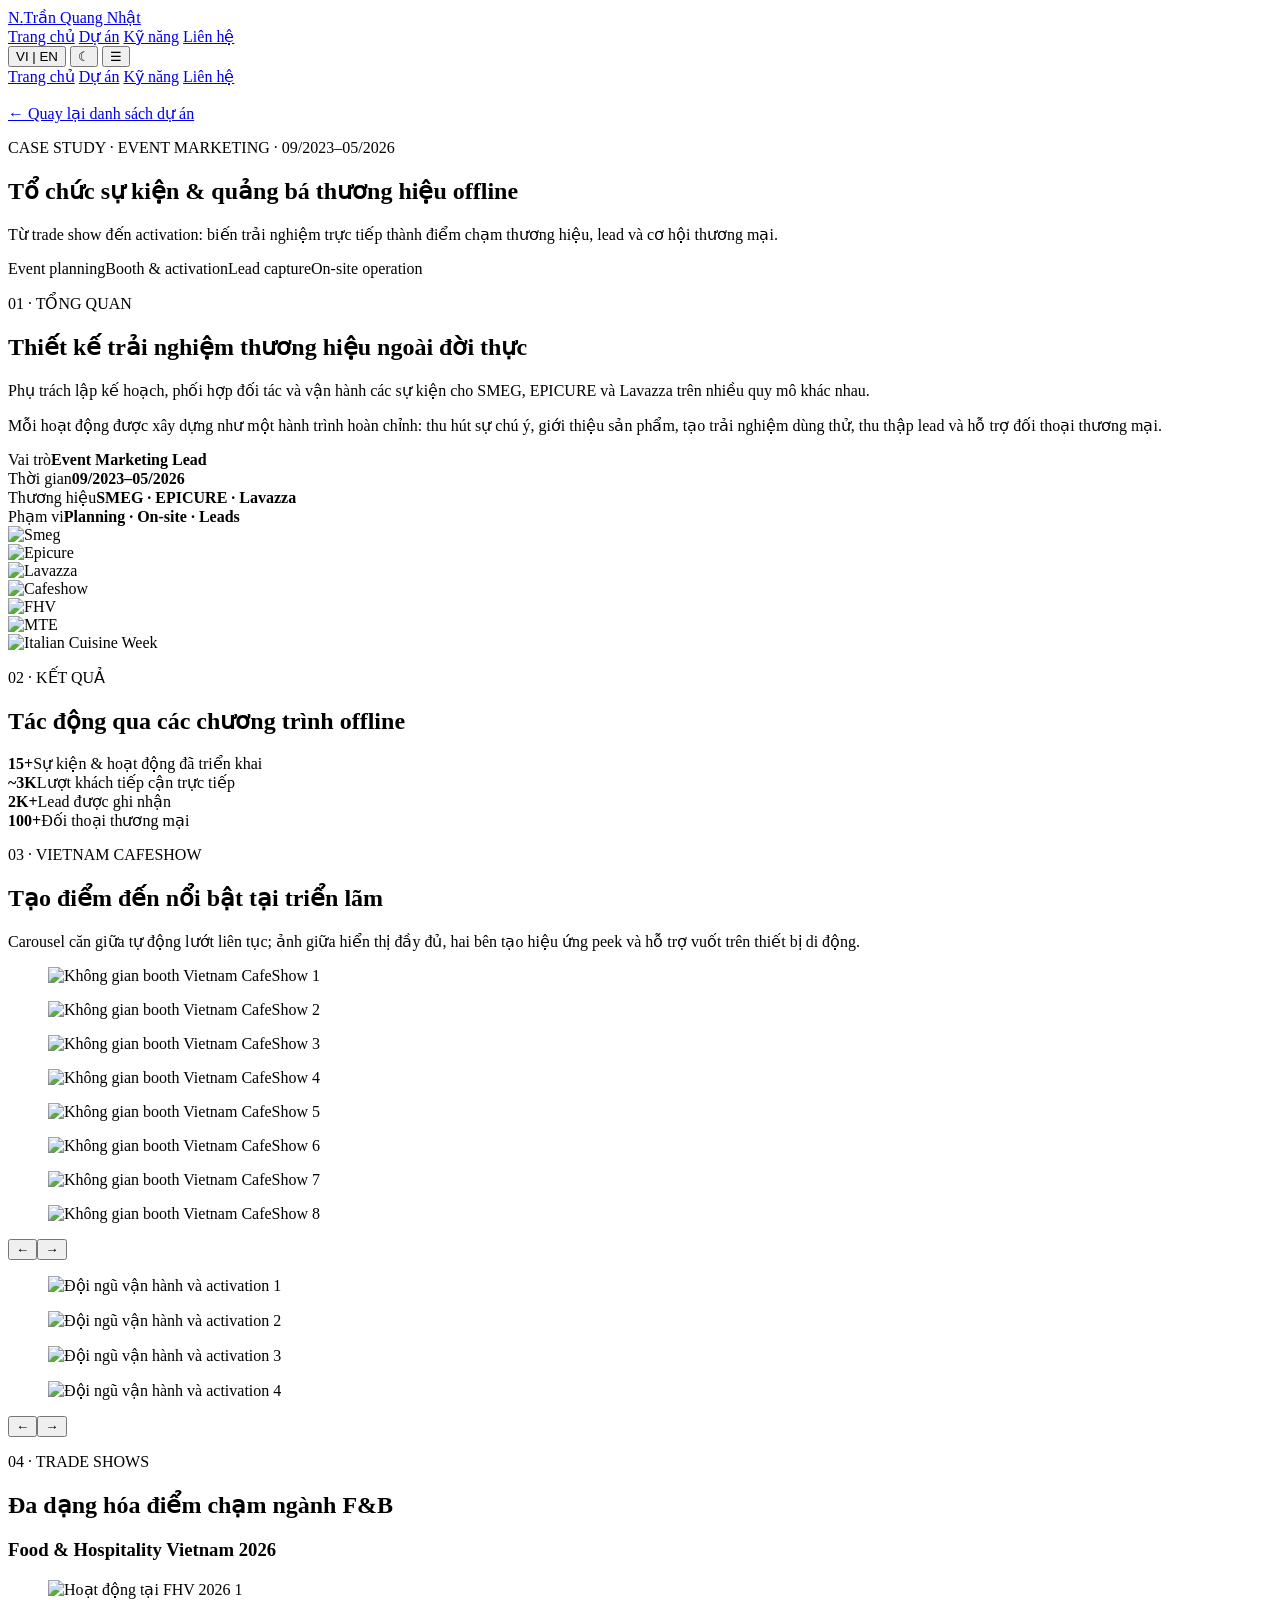
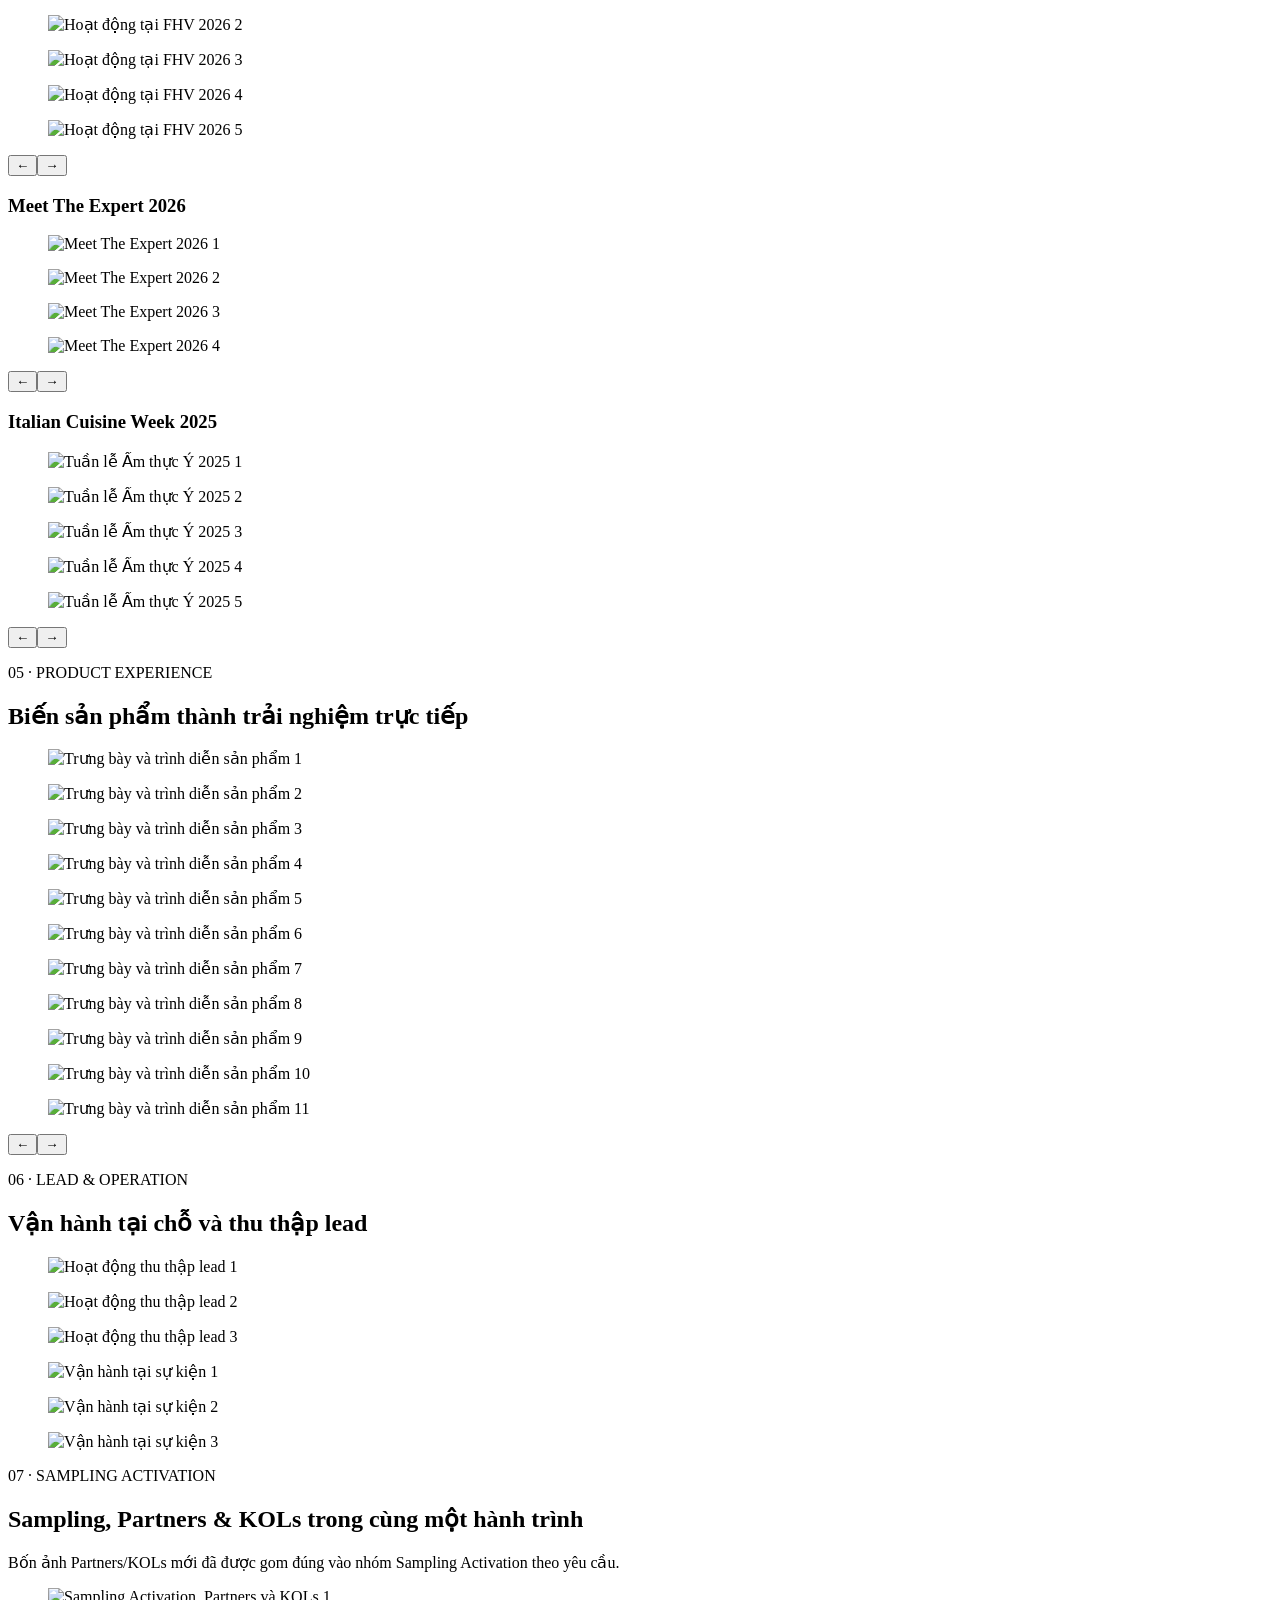
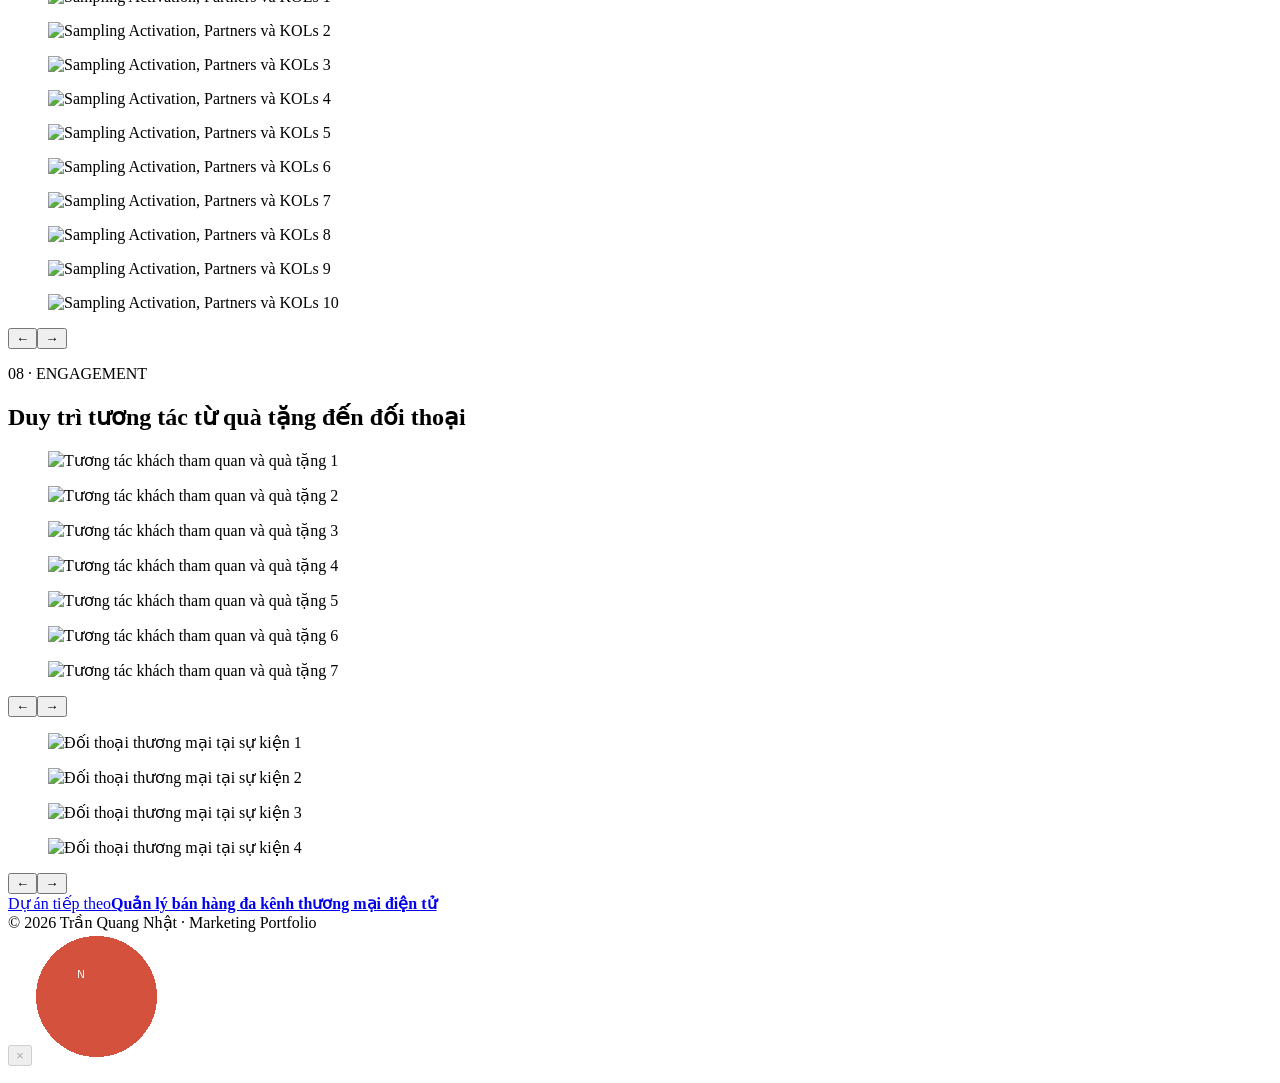
==== commit aeb9e463: "Add files via upload" ====
--- a/projects/b2b-event-marketing-trade-show-activation.html
+++ b/projects/b2b-event-marketing-trade-show-activation.html
@@ -1,136 +1,89 @@
 <!DOCTYPE html>
 <html lang="vi" data-theme="light">
 <head>
-  <meta charset="UTF-8" />
-  <meta name="viewport" content="width=device-width, initial-scale=1.0" />
-  <meta name="description" content="B2B Event Marketing & Trade Show Activation — case study by Trần Quang Nhật." />
-  <meta name="author" content="Trần Quang Nhật" />
-  <meta property="og:title" content="B2B Event Marketing & Trade Show Activation | Trần Quang Nhật" />
-  <meta property="og:description" content="Lập kế hoạch và vận hành hơn 15 sự kiện B2B, trade show và brand activation cho EPICURE và Lavazza." />
-  <meta property="og:type" content="article" />
-  <meta property="og:image" content="../assets/images/projects/b2b-event-activation/event-homepage-cover.jpg" />
-  <link rel="icon" type="image/png" href="../assets/images/favicon.png" />
-  <link rel="stylesheet" href="../assets/css/styles.css" />
-  <title>B2B Event Marketing & Trade Show Activation | Trần Quang Nhật</title>
+  <meta charset="UTF-8">
+  <meta name="viewport" content="width=device-width,initial-scale=1">
+  <meta name="description" content="Case study tổ chức sự kiện và quảng bá thương hiệu offline của Trần Quang Nhật.">
+  <meta name="author" content="Trần Quang Nhật">
+  <link rel="icon" type="image/png" href="../assets/images/favicon.png">
+  <link rel="stylesheet" href="../assets/css/case-studies-v22.css">
+  <title>Tổ chức sự kiện &amp; quảng bá thương hiệu offline | Trần Quang Nhật</title>
 </head>
-<body class="case-page portfolio-case-page">
-  <div class="progress" id="scrollProgress"></div>
-  <header class="site-header">
-    <div class="container nav-wrap">
-      <a class="brand" href="../index.html#home" aria-label="Về trang portfolio"><span class="brand-mark">N</span><span class="brand-copy"><strong>Trần Quang Nhật</strong><small>Marketing Executive</small></span></a>
-      <nav class="desktop-nav" aria-label="Điều hướng chính"><a href="../index.html#about">Giới thiệu</a><a href="../index.html#experience">Kinh nghiệm</a><a href="../index.html#projects">Dự án</a><a href="../index.html#contact">Liên hệ</a></nav>
-      <div class="nav-actions"><button class="text-toggle" id="langToggle" type="button" aria-label="Đổi ngôn ngữ">EN</button><button class="icon-button" id="themeToggle" type="button" aria-label="Đổi giao diện sáng tối">☾</button><button class="icon-button mobile-only" id="menuToggle" type="button" aria-label="Mở menu">☰</button></div>
+<body class="v22-case v22-accent-purple" data-title-vi="Tổ chức sự kiện &amp; quảng bá thương hiệu offline | Trần Quang Nhật" data-title-en="Offline Event Marketing &amp; Brand Activation | Tran Quang Nhat">
+  <div class="v22-progress" id="scrollProgress" aria-hidden="true"></div>
+  <header class="v22-site-header">
+    <div class="v22-shell v22-nav">
+      <a class="v22-brand" href="../index.html#home" aria-label="Portfolio Trần Quang Nhật"><span class="v22-brand-mark">N.</span><span>Trần Quang Nhật</span></a>
+      <nav class="v22-desktop-nav" aria-label="Primary navigation">
+        <a href="../index.html#home" data-vi="Trang chủ" data-en="Home">Trang chủ</a>
+        <a href="../index.html#projects" data-vi="Dự án" data-en="Projects">Dự án</a>
+        <a href="../index.html#skills" data-vi="Kỹ năng" data-en="Skills">Kỹ năng</a>
+        <a href="../index.html#contact" data-vi="Liên hệ" data-en="Contact">Liên hệ</a>
+      </nav>
+      <div class="v22-nav-actions">
+        <button class="v22-lang-toggle" id="langToggle" type="button" aria-label="Chuyển ngôn ngữ"><span data-lang-option="vi" class="active">VI</span><span aria-hidden="true">&nbsp;|&nbsp;</span><span data-lang-option="en">EN</span></button>
+        <button class="v22-theme-toggle" id="themeToggle" type="button" aria-label="Đổi giao diện sáng tối">☾</button>
+        <button class="v22-menu-toggle" id="menuToggle" type="button" aria-label="Mở menu" aria-expanded="false">☰</button>
+      </div>
     </div>
-    <nav class="mobile-nav" id="mobileNav" aria-label="Điều hướng di động"><a href="../index.html#about">Giới thiệu</a><a href="../index.html#experience">Kinh nghiệm</a><a href="../index.html#projects">Dự án</a><a href="../index.html#contact">Liên hệ</a></nav>
+    <nav class="v22-mobile-nav" id="mobileNav" aria-label="Mobile navigation">
+      <a href="../index.html#home" data-vi="Trang chủ" data-en="Home">Trang chủ</a>
+      <a href="../index.html#projects" data-vi="Dự án" data-en="Projects">Dự án</a>
+      <a href="../index.html#skills" data-vi="Kỹ năng" data-en="Skills">Kỹ năng</a>
+      <a href="../index.html#contact" data-vi="Liên hệ" data-en="Contact">Liên hệ</a>
+    </nav>
   </header>
-
-  <main>
-    <section class="case-hero">
-      <div class="container">
-        <a class="case-back-link" href="../index.html#projects"><span aria-hidden="true">←</span> Quay lại danh sách dự án</a>
-        <div class="case-header-grid">
-          <div class="reveal">
-            <p class="eyebrow">CASE STUDY · EPICURE · 09/2023–05/2026</p>
-            <h1 class="case-title">B2B Event Marketing & Trade Show Activation</h1>
-            <p class="case-subtitle">Industry Exhibition · Trade Show · Brand Activation</p>
-            <p class="case-overview">Lập kế hoạch và điều phối các điểm chạm trải nghiệm trực tiếp cho EPICURE và Lavazza, kết nối hoạt động trưng bày, product demonstration, sampling, tư vấn và thu thập lead trong một hành trình B2B thống nhất.</p>
-            <div class="case-role-tags" aria-label="Phạm vi công việc"><span>Event Strategy</span><span>Booth Experience</span><span>Activation</span><span>Lead Management</span><span>Performance Review</span></div>
-          </div>
-          <div class="case-hero-visual reveal"><img src="../assets/images/projects/b2b-event-activation/cafeshow-booth-brand-experience.jpg" alt="Gian hàng EPICURE tại CafeShow 2024" /></div>
-        </div>
+  <main><section class="v22-hero">
+    <picture><source media="(max-width: 767px)" srcset="../assets/images/projects/b2b-event-activation-v22/hero-mobile.webp"><img src="../assets/images/projects/b2b-event-activation-v22/hero-desktop.webp" alt="Tổ chức sự kiện &amp; quảng bá thương hiệu offline" fetchpriority="high"></picture>
+    <div class="v22-shell v22-hero-content">
+      <a class="v22-back" href="../index.html#projects">← <span data-vi="Quay lại danh sách dự án" data-en="Back to projects">Quay lại danh sách dự án</span></a>
+      <div class="v22-hero-copy">
+        <p class="v22-kicker" data-vi="CASE STUDY · EVENT MARKETING · 09/2023–05/2026" data-en="CASE STUDY · EVENT MARKETING · 09/2023–05/2026">CASE STUDY · EVENT MARKETING · 09/2023–05/2026</p>
+        <h1 data-vi="Tổ chức sự kiện &amp; quảng bá thương hiệu offline" data-en="Offline Event Marketing &amp; Brand Activation">Tổ chức sự kiện &amp; quảng bá thương hiệu offline</h1>
+        <p class="v22-hero-subtitle" data-vi="Từ trade show đến activation: biến trải nghiệm trực tiếp thành điểm chạm thương hiệu, lead và cơ hội thương mại." data-en="From trade shows to activation: turning in-person experiences into brand touchpoints, leads and commercial opportunities.">Từ trade show đến activation: biến trải nghiệm trực tiếp thành điểm chạm thương hiệu, lead và cơ hội thương mại.</p>
+        <div class="v22-tags"><span data-vi="Event planning" data-en="Event planning">Event planning</span><span data-vi="Booth &amp; activation" data-en="Booth &amp; activation">Booth &amp; activation</span><span data-vi="Lead capture" data-en="Lead capture">Lead capture</span><span data-vi="On-site operation" data-en="On-site operation">On-site operation</span></div>
       </div>
-    </section>
-
-    <section class="case-section case-impact-section" aria-labelledby="event-impact">
-      <div class="container">
-        <div class="case-section-heading reveal"><p class="eyebrow">01 · PROJECT IMPACT</p><h2 id="event-impact">Kết quả triển khai</h2></div>
-        <div class="case-impact-grid reveal">
-          <article class="case-impact-card"><strong>15+</strong><span>Sự kiện và hoạt động đã triển khai</span></article>
-          <article class="case-impact-card"><strong>~3K</strong><span>Lượt khách ghé thăm ước tính</span></article>
-          <article class="case-impact-card"><strong>2K+</strong><span>Người tham gia demo và sampling</span></article>
-          <article class="case-impact-card case-impact-card-dark"><strong>100+</strong><span>Qualified B2B leads</span></article>
-        </div>
-        <div class="case-card-grid two case-section-spacer">
-          <article class="case-info-card reveal"><span class="case-number">100%</span><h3>On Schedule</h3><p>Các hạng mục phụ trách được hoàn thành theo timeline đã thống nhất.</p></article>
-          <article class="case-info-card reveal"><span class="case-number">✓</span><h3>Within Budget</h3><p>Hoạt động được triển khai trong phạm vi ngân sách được phê duyệt.</p></article>
-        </div>
-        <p class="case-measurement-note reveal">Booth visitors là số ước tính; demo/sampling được đếm theo số người tham gia; lead chỉ tính các liên hệ đã được phân loại là qualified.</p>
-      </div>
-    </section>
-
-    <section class="case-section case-context-section" aria-labelledby="event-context">
-      <div class="container"><div class="case-context-card reveal">
-        <div><p class="eyebrow">02 · CONTEXT & CHALLENGE</p><h2 id="event-context">Biến trải nghiệm trực tiếp thành cơ hội B2B</h2></div>
-        <div class="case-copy"><p>Khách hàng B2B cần trực tiếp trải nghiệm thiết bị, đánh giá chất lượng đồ uống và trao đổi về giải pháp vận hành trước khi ra quyết định. Trade show vì vậy là điểm chạm giúp tiếp cận nhiều decision-makers trong cùng một thời điểm.</p><ul><li>Nhiều nhóm khách hàng có nhu cầu và tiêu chí lựa chọn khác nhau.</li><li>Sản phẩm giá trị cao có chu kỳ ra quyết định dài.</li><li>Gian hàng phải cân bằng brand experience và commercial objective.</li><li>Marketing, Sales, kỹ thuật, kho vận, nhà thầu và ban tổ chức cần phối hợp chặt chẽ.</li></ul></div>
-      </div></div>
-    </section>
-
-    <section class="case-section" aria-labelledby="event-objectives">
-      <div class="container">
-        <div class="case-section-heading reveal"><p class="eyebrow">03 · OBJECTIVES</p><h2 id="event-objectives">Năm mục tiêu trong cùng một trải nghiệm</h2></div>
-        <div class="case-card-grid three">
-          <article class="case-info-card reveal"><span class="case-number">01</span><h3>Brand</h3><p>Tăng nhận biết và củng cố hình ảnh doanh nghiệp chuyên nghiệp trong ngành.</p></article>
-          <article class="case-info-card reveal"><span class="case-number">02</span><h3>Solution Showcase</h3><p>Giới thiệu danh mục, giải pháp và trải nghiệm vận hành thực tế.</p></article>
-          <article class="case-info-card reveal"><span class="case-number">03</span><h3>Lead Generation</h3><p>Thu hút, thu thập và phân loại khách hàng B2B tiềm năng.</p></article>
-          <article class="case-info-card reveal"><span class="case-number">04</span><h3>Commercial</h3><p>Tạo yêu cầu tư vấn, báo giá và cơ hội bán hàng sau sự kiện.</p></article>
-          <article class="case-info-card reveal"><span class="case-number">05</span><h3>Relationship</h3><p>Kết nối với khách hàng, đối tác, hiệp hội và cộng đồng trong ngành.</p></article>
-        </div>
-      </div>
-    </section>
-
-    <section class="case-section case-soft-section" aria-labelledby="event-strategy">
-      <div class="container">
-        <div class="case-section-heading reveal"><p class="eyebrow">04 · STRATEGIC APPROACH</p><h2 id="event-strategy">Từ audience fit đến sales handoff</h2></div>
-        <div class="case-card-grid">
-          <article class="case-info-card reveal"><span class="case-number">01</span><h3>Event–Audience Fit</h3><p>Lựa chọn thông điệp, danh mục sản phẩm và hình thức trải nghiệm theo chủ đề sự kiện và nhóm khách hàng chính.</p></article>
-          <article class="case-info-card reveal"><span class="case-number">02</span><h3>Solution-led Showcase</h3><p>Tổ chức gian hàng theo giải pháp hoàn chỉnh: thiết bị, nguyên liệu, phụ kiện, lắp đặt, bảo trì và tư vấn vận hành.</p></article>
-          <article class="case-info-card reveal"><span class="case-number">03</span><h3>Experience to Commerce</h3><p>Kết hợp demo, sampling và tư vấn với ưu đãi chọn lọc, bundle, quà tặng hoặc booking deposit khi phù hợp.</p></article>
-          <article class="case-info-card reveal"><span class="case-number">04</span><h3>Lead Management</h3><p>Chuẩn hóa thu thập, làm sạch, phân loại, bàn giao và theo dõi tình trạng follow-up sau sự kiện.</p></article>
-        </div>
-        <div class="case-journey reveal" aria-label="Hành trình khách tại gian hàng"><span>Attract</span><span>Engage</span><span>Educate</span><span>Qualify</span><span>Capture</span><span>Handoff &amp; Follow-up</span></div>
-      </div>
-    </section>
-
-    <section class="case-section" aria-labelledby="event-role">
-      <div class="container">
-        <div class="execution-role-grid">
-          <article class="role-panel reveal"><p class="eyebrow">05 · MY ROLE</p><h3 id="event-role">Phạm vi phụ trách</h3><ul class="role-list"><li>Xác định mục tiêu, KPIs, target audience và sản phẩm trọng tâm.</li><li>Xây dựng kế hoạch, timeline, ngân sách và phân bổ nguồn lực.</li><li>Phát triển booth concept, visitor journey, trưng bày và activation flow.</li><li>Phối hợp Sales, kỹ thuật, kho vận, nhà thầu và ban tổ chức.</li><li>Xây dựng creative brief; kiểm soát POSM, sales materials, sampling và demo assets.</li><li>Điều phối product demonstration, sampling, tương tác và tư vấn tại gian hàng.</li><li>Thiết kế phương thức thu thập lead, chuẩn hóa dữ liệu và phân loại khách hàng.</li><li>Tổng hợp lead, bàn giao cho Sales/Customer Care, theo dõi follow-up, chi phí và KPIs.</li></ul></article>
-          <article class="learning-card reveal"><p class="eyebrow">06 · OPERATING FRAMEWORK</p><h2>Pre · During · Post</h2><p><strong>Pre-event:</strong> mục tiêu, audience, booth concept, ngân sách, timeline, sản phẩm và training.</p><p><strong>During event:</strong> vận hành gian hàng, demo, sampling, lead capture, media và xử lý sự cố.</p><p><strong>Post-event:</strong> làm sạch dữ liệu, phân loại lead, bàn giao follow-up, tổng hợp chi phí và review.</p></article>
-        </div>
-      </div>
-    </section>
-
-    <section class="case-section case-soft-section" aria-labelledby="event-execution">
-      <div class="container">
-        <div class="case-section-heading reveal"><p class="eyebrow">07 · SELECTED EXECUTION</p><h2 id="event-execution">Trải nghiệm được xây từ nhiều điểm chạm</h2></div>
-        <div class="case-gallery three">
-          <figure class="reveal"><img src="../assets/images/projects/b2b-event-activation/product-demonstration.jpg" alt="Hoạt động product demonstration" loading="lazy" /><figcaption><strong>Product Demonstration</strong><span>Trình diễn tính năng và quy trình vận hành trực tiếp.</span></figcaption></figure>
-          <figure class="reveal"><img src="../assets/images/projects/b2b-event-activation/sampling-activation.jpg" alt="Hoạt động sampling cà phê" loading="lazy" /><figcaption><strong>Sampling Activation</strong><span>Đưa chất lượng đồ uống vào trải nghiệm sản phẩm.</span></figcaption></figure>
-          <figure class="reveal"><img src="../assets/images/projects/b2b-event-activation/sales-consultation.jpg" alt="Hoạt động tư vấn tại gian hàng" loading="lazy" /><figcaption><strong>Sales Consultation</strong><span>Kết nối nhu cầu vận hành với giải pháp phù hợp.</span></figcaption></figure>
-          <figure class="reveal"><img src="../assets/images/projects/b2b-event-activation/lead-capture.jpg" alt="Hoạt động thu thập lead bằng QR code" loading="lazy" /><figcaption><strong>Lead Capture</strong><span>QR check-in, quà tặng và quy trình ghi nhận liên hệ.</span></figcaption></figure>
-          <figure class="reveal"><img src="../assets/images/projects/b2b-event-activation/posm-activation-assets.jpg" alt="POSM và tài sản activation" loading="lazy" /><figcaption><strong>POSM &amp; Activation Assets</strong><span>Tăng khả năng nhận diện, tương tác và ghi nhớ thương hiệu.</span></figcaption></figure>
-          <figure class="reveal"><img src="../assets/images/projects/b2b-event-activation/cafeshow-booth-experience.jpg" alt="Khách tham quan gian hàng CafeShow" loading="lazy" /><figcaption><strong>Booth Experience</strong><span>Không gian trải nghiệm, trưng bày và tương tác tại CafeShow.</span></figcaption></figure>
-        </div>
-      </div>
-    </section>
-
-    <section class="case-section" aria-labelledby="event-portfolio">
-      <div class="container">
-        <div class="case-section-heading reveal"><p class="eyebrow">08 · EVENT PORTFOLIO</p><h2 id="event-portfolio">Bảy sự kiện đại diện</h2><p>Hình ảnh chọn lọc trong tổng số hơn 15 hoạt động đã triển khai.</p></div>
-        <figure class="case-full-visual reveal"><img src="../assets/images/projects/b2b-event-activation/event-portfolio-hero.jpg" alt="Các hoạt động B2B event của EPICURE và Lavazza" loading="lazy" /><figcaption>Tổng quan danh mục hoạt động triển lãm, trade show và brand activation.</figcaption></figure>
-        <div class="case-gallery three case-section-spacer">
-          <figure class="reveal"><img src="../assets/images/projects/b2b-event-activation/cafeshow-booth-brand-experience.jpg" alt="CafeShow 2024" loading="lazy" /><figcaption><strong>CafeShow 2024</strong><span>Industry exhibition · Coffee solutions</span></figcaption></figure>
-          <figure class="reveal"><img src="../assets/images/projects/b2b-event-activation/food-hospitality-booth-experience.jpg" alt="Food and Hospitality 2026" loading="lazy" /><figcaption><strong>Food &amp; Hospitality 2026</strong><span>Hospitality solutions · Product experience</span></figcaption></figure>
-          <figure class="reveal"><img src="../assets/images/projects/b2b-event-activation/italian-cuisine-week-brand-experience.jpg" alt="Italian Cuisine Week 2025" loading="lazy" /><figcaption><strong>Italian Cuisine Week 2025</strong><span>Retail activation · Italian coffee culture</span></figcaption></figure>
-          <figure class="reveal"><img src="../assets/images/projects/b2b-event-activation/meet-the-expert-brand-activation.jpg" alt="Meet the Expert 2025" loading="lazy" /><figcaption><strong>Meet the Expert 2025</strong><span>Premium brand experience</span></figcaption></figure>
-          <figure class="reveal"><img src="../assets/images/projects/b2b-event-activation/vmark-brand-experience.jpg" alt="V-MARK 2025" loading="lazy" /><figcaption><strong>V-MARK 2025</strong><span>Design community activation</span></figcaption></figure>
-          <figure class="reveal"><img src="../assets/images/projects/b2b-event-activation/eurocham-brand-experience.jpg" alt="EuroCham Business Awards 2025" loading="lazy" /><figcaption><strong>EuroCham Business Awards 2025</strong><span>Corporate brand experience</span></figcaption></figure>
-          <figure class="reveal"><img src="../assets/images/projects/b2b-event-activation/pickleball-brand-activation.jpg" alt="The One Pickleball Champion 2025" loading="lazy" /><figcaption><strong>The One Pickleball Champion 2025</strong><span>Community brand activation</span></figcaption></figure>
-        </div>
-        <div class="case-footer-button reveal"><a class="button button-primary" href="../index.html#projects">← Xem các dự án khác</a></div>
-      </div>
-    </section>
-  </main>
-  <script src="../assets/js/case-study.js"></script>
+    </div>
+  </section>
+<section class="v22-section"><div class="v22-shell">
+  <div class="v22-heading reveal"><div><p class="v22-eyebrow" data-vi="01 · TỔNG QUAN" data-en="01 · TỔNG QUAN">01 · TỔNG QUAN</p><h2 data-vi="Thiết kế trải nghiệm thương hiệu ngoài đời thực" data-en="Designing real-world brand experiences">Thiết kế trải nghiệm thương hiệu ngoài đời thực</h2></div><p data-vi="Phụ trách lập kế hoạch, phối hợp đối tác và vận hành các sự kiện cho SMEG, EPICURE và Lavazza trên nhiều quy mô khác nhau." data-en="Planned, coordinated and operated events for SMEG, EPICURE and Lavazza across different formats and scales.">Phụ trách lập kế hoạch, phối hợp đối tác và vận hành các sự kiện cho SMEG, EPICURE và Lavazza trên nhiều quy mô khác nhau.</p></div>
+  <div class="v22-overview-grid reveal"><div><p class="v22-lead" data-vi="Mỗi hoạt động được xây dựng như một hành trình hoàn chỉnh: thu hút sự chú ý, giới thiệu sản phẩm, tạo trải nghiệm dùng thử, thu thập lead và hỗ trợ đối thoại thương mại." data-en="Each activation was designed as a complete journey: attract attention, present products, enable sampling, capture leads and support commercial conversations.">Mỗi hoạt động được xây dựng như một hành trình hoàn chỉnh: thu hút sự chú ý, giới thiệu sản phẩm, tạo trải nghiệm dùng thử, thu thập lead và hỗ trợ đối thoại thương mại.</p></div><div class="v22-meta-grid"><article><span data-vi="Vai trò" data-en="Role">Vai trò</span><strong>Event Marketing Lead</strong></article><article><span data-vi="Thời gian" data-en="Period">Thời gian</span><strong>09/2023–05/2026</strong></article><article><span data-vi="Thương hiệu" data-en="Brands">Thương hiệu</span><strong>SMEG · EPICURE · Lavazza</strong></article><article><span data-vi="Phạm vi" data-en="Scope">Phạm vi</span><strong>Planning · On-site · Leads</strong></article></div></div>
+  <div class="v22-logo-strip mt-12 reveal"><div class="v22-logo-card"><img src="../assets/images/projects/b2b-event-activation-v22/logo-smeg.png" alt="Smeg" loading="lazy" decoding="async"></div><div class="v22-logo-card"><img src="../assets/images/projects/b2b-event-activation-v22/logo-epicure.png" alt="Epicure" loading="lazy" decoding="async"></div><div class="v22-logo-card"><img src="../assets/images/projects/b2b-event-activation-v22/logo-lavazza.png" alt="Lavazza" loading="lazy" decoding="async"></div><div class="v22-logo-card"><img src="../assets/images/projects/b2b-event-activation-v22/logo-cafeshow.png" alt="Cafeshow" loading="lazy" decoding="async"></div><div class="v22-logo-card"><img src="../assets/images/projects/b2b-event-activation-v22/logo-fhv.png" alt="FHV" loading="lazy" decoding="async"></div><div class="v22-logo-card"><img src="../assets/images/projects/b2b-event-activation-v22/logo-mte.png" alt="MTE" loading="lazy" decoding="async"></div><div class="v22-logo-card"><img src="../assets/images/projects/b2b-event-activation-v22/logo-italian-cuisine-week.png" alt="Italian Cuisine Week" loading="lazy" decoding="async"></div></div>
+</div></section>
+<section class="v22-section v22-section-soft"><div class="v22-shell">
+  <div class="v22-heading reveal"><div><p class="v22-eyebrow" data-vi="02 · KẾT QUẢ" data-en="02 · KẾT QUẢ">02 · KẾT QUẢ</p><h2 data-vi="Tác động qua các chương trình offline" data-en="Impact across offline programs">Tác động qua các chương trình offline</h2></div></div>
+  <div class="v22-metrics reveal"><article class="v22-metric"><strong>15+</strong><span data-vi="Sự kiện &amp; hoạt động đã triển khai" data-en="Events and activations delivered">Sự kiện &amp; hoạt động đã triển khai</span></article><article class="v22-metric"><strong>~3K</strong><span data-vi="Lượt khách tiếp cận trực tiếp" data-en="On-site visitors reached">Lượt khách tiếp cận trực tiếp</span></article><article class="v22-metric"><strong>2K+</strong><span data-vi="Lead được ghi nhận" data-en="Leads captured">Lead được ghi nhận</span></article><article class="v22-metric"><strong>100+</strong><span data-vi="Đối thoại thương mại" data-en="Commercial conversations">Đối thoại thương mại</span></article></div>
+</div></section>
+<section class="v22-section v22-section-dark"><div class="v22-shell">
+  <div class="v22-heading reveal"><div><p class="v22-eyebrow" data-vi="03 · VIETNAM CAFESHOW" data-en="03 · VIETNAM CAFESHOW">03 · VIETNAM CAFESHOW</p><h2 data-vi="Tạo điểm đến nổi bật tại triển lãm" data-en="Creating a standout exhibition destination">Tạo điểm đến nổi bật tại triển lãm</h2></div><p data-vi="Carousel căn giữa tự động lướt liên tục; ảnh giữa hiển thị đầy đủ, hai bên tạo hiệu ứng peek và hỗ trợ vuốt trên thiết bị di động." data-en="A centered, continuously looping carousel keeps the active image fully visible, previews adjacent slides and supports touch swiping.">Carousel căn giữa tự động lướt liên tục; ảnh giữa hiển thị đầy đủ, hai bên tạo hiệu ứng peek và hỗ trợ vuốt trên thiết bị di động.</p></div>
+  <div class="v22-carousel reveal" data-carousel data-speed="18"><div class="v22-carousel-viewport"><figure class="v22-carousel-slide "><img src="../assets/images/projects/b2b-event-activation-v22/cafeshow-booth-gallery.webp" alt="Không gian booth Vietnam CafeShow 1" data-alt-vi="Không gian booth Vietnam CafeShow 1" data-alt-en="Vietnam CafeShow booth 1" loading="lazy" decoding="async" data-lightbox></figure><figure class="v22-carousel-slide "><img src="../assets/images/projects/b2b-event-activation-v22/cafeshow-booth-gallery-2.webp" alt="Không gian booth Vietnam CafeShow 2" data-alt-vi="Không gian booth Vietnam CafeShow 2" data-alt-en="Vietnam CafeShow booth 2" loading="lazy" decoding="async" data-lightbox></figure><figure class="v22-carousel-slide "><img src="../assets/images/projects/b2b-event-activation-v22/cafeshow-booth-gallery-3.webp" alt="Không gian booth Vietnam CafeShow 3" data-alt-vi="Không gian booth Vietnam CafeShow 3" data-alt-en="Vietnam CafeShow booth 3" loading="lazy" decoding="async" data-lightbox></figure><figure class="v22-carousel-slide "><img src="../assets/images/projects/b2b-event-activation-v22/cafeshow-booth-gallery-4.webp" alt="Không gian booth Vietnam CafeShow 4" data-alt-vi="Không gian booth Vietnam CafeShow 4" data-alt-en="Vietnam CafeShow booth 4" loading="lazy" decoding="async" data-lightbox></figure><figure class="v22-carousel-slide "><img src="../assets/images/projects/b2b-event-activation-v22/cafeshow-booth-gallery-5.webp" alt="Không gian booth Vietnam CafeShow 5" data-alt-vi="Không gian booth Vietnam CafeShow 5" data-alt-en="Vietnam CafeShow booth 5" loading="lazy" decoding="async" data-lightbox></figure><figure class="v22-carousel-slide "><img src="../assets/images/projects/b2b-event-activation-v22/cafeshow-booth-gallery-6.webp" alt="Không gian booth Vietnam CafeShow 6" data-alt-vi="Không gian booth Vietnam CafeShow 6" data-alt-en="Vietnam CafeShow booth 6" loading="lazy" decoding="async" data-lightbox></figure><figure class="v22-carousel-slide "><img src="../assets/images/projects/b2b-event-activation-v22/cafeshow-booth-gallery-7.webp" alt="Không gian booth Vietnam CafeShow 7" data-alt-vi="Không gian booth Vietnam CafeShow 7" data-alt-en="Vietnam CafeShow booth 7" loading="lazy" decoding="async" data-lightbox></figure><figure class="v22-carousel-slide "><img src="../assets/images/projects/b2b-event-activation-v22/cafeshow-booth-gallery-8.webp" alt="Không gian booth Vietnam CafeShow 8" data-alt-vi="Không gian booth Vietnam CafeShow 8" data-alt-en="Vietnam CafeShow booth 8" loading="lazy" decoding="async" data-lightbox></figure></div><div class="v22-carousel-controls"><button class="v22-carousel-button" type="button" data-carousel-action="previous" aria-label="Previous slide">←</button><button class="v22-carousel-button" type="button" data-carousel-action="next" aria-label="Next slide">→</button></div></div>
+  <div class="mt-12"><div class="v22-carousel reveal" data-carousel data-speed="20"><div class="v22-carousel-viewport"><figure class="v22-carousel-slide "><img src="../assets/images/projects/b2b-event-activation-v22/n-site-team-activation.webp" alt="Đội ngũ vận hành và activation 1" data-alt-vi="Đội ngũ vận hành và activation 1" data-alt-en="On-site team and activation 1" loading="lazy" decoding="async" data-lightbox></figure><figure class="v22-carousel-slide "><img src="../assets/images/projects/b2b-event-activation-v22/n-site-team-activation-2.webp" alt="Đội ngũ vận hành và activation 2" data-alt-vi="Đội ngũ vận hành và activation 2" data-alt-en="On-site team and activation 2" loading="lazy" decoding="async" data-lightbox></figure><figure class="v22-carousel-slide "><img src="../assets/images/projects/b2b-event-activation-v22/n-site-team-activation-3.webp" alt="Đội ngũ vận hành và activation 3" data-alt-vi="Đội ngũ vận hành và activation 3" data-alt-en="On-site team and activation 3" loading="lazy" decoding="async" data-lightbox></figure><figure class="v22-carousel-slide "><img src="../assets/images/projects/b2b-event-activation-v22/n-site-team-activation-4.webp" alt="Đội ngũ vận hành và activation 4" data-alt-vi="Đội ngũ vận hành và activation 4" data-alt-en="On-site team and activation 4" loading="lazy" decoding="async" data-lightbox></figure></div><div class="v22-carousel-controls"><button class="v22-carousel-button" type="button" data-carousel-action="previous" aria-label="Previous slide">←</button><button class="v22-carousel-button" type="button" data-carousel-action="next" aria-label="Next slide">→</button></div></div></div>
+</div></section>
+<section class="v22-section"><div class="v22-shell">
+  <div class="v22-heading reveal"><div><p class="v22-eyebrow" data-vi="04 · TRADE SHOWS" data-en="04 · TRADE SHOWS">04 · TRADE SHOWS</p><h2 data-vi="Đa dạng hóa điểm chạm ngành F&amp;B" data-en="Diversifying F&amp;B industry touchpoints">Đa dạng hóa điểm chạm ngành F&amp;B</h2></div></div>
+  <h3 class="v22-kicker" data-vi="Food &amp; Hospitality Vietnam 2026" data-en="Food &amp; Hospitality Vietnam 2026">Food &amp; Hospitality Vietnam 2026</h3>
+  <div class="v22-carousel reveal" data-carousel data-speed="19"><div class="v22-carousel-viewport"><figure class="v22-carousel-slide "><img src="../assets/images/projects/b2b-event-activation-v22/fhv-2026.webp" alt="Hoạt động tại FHV 2026 1" data-alt-vi="Hoạt động tại FHV 2026 1" data-alt-en="FHV 2026 activation 1" loading="lazy" decoding="async" data-lightbox></figure><figure class="v22-carousel-slide "><img src="../assets/images/projects/b2b-event-activation-v22/fhv-2026-2.webp" alt="Hoạt động tại FHV 2026 2" data-alt-vi="Hoạt động tại FHV 2026 2" data-alt-en="FHV 2026 activation 2" loading="lazy" decoding="async" data-lightbox></figure><figure class="v22-carousel-slide "><img src="../assets/images/projects/b2b-event-activation-v22/fhv-2026-3.webp" alt="Hoạt động tại FHV 2026 3" data-alt-vi="Hoạt động tại FHV 2026 3" data-alt-en="FHV 2026 activation 3" loading="lazy" decoding="async" data-lightbox></figure><figure class="v22-carousel-slide "><img src="../assets/images/projects/b2b-event-activation-v22/fhv-2026-4.webp" alt="Hoạt động tại FHV 2026 4" data-alt-vi="Hoạt động tại FHV 2026 4" data-alt-en="FHV 2026 activation 4" loading="lazy" decoding="async" data-lightbox></figure><figure class="v22-carousel-slide "><img src="../assets/images/projects/b2b-event-activation-v22/fhv-2026-5.webp" alt="Hoạt động tại FHV 2026 5" data-alt-vi="Hoạt động tại FHV 2026 5" data-alt-en="FHV 2026 activation 5" loading="lazy" decoding="async" data-lightbox></figure></div><div class="v22-carousel-controls"><button class="v22-carousel-button" type="button" data-carousel-action="previous" aria-label="Previous slide">←</button><button class="v22-carousel-button" type="button" data-carousel-action="next" aria-label="Next slide">→</button></div></div>
+  <div class="mt-16"><h3 class="v22-kicker" data-vi="Meet The Expert 2026" data-en="Meet The Expert 2026">Meet The Expert 2026</h3><div class="v22-carousel reveal" data-carousel data-speed="21"><div class="v22-carousel-viewport"><figure class="v22-carousel-slide "><img src="../assets/images/projects/b2b-event-activation-v22/mte-2026.webp" alt="Meet The Expert 2026 1" data-alt-vi="Meet The Expert 2026 1" data-alt-en="Meet The Expert 2026 1" loading="lazy" decoding="async" data-lightbox></figure><figure class="v22-carousel-slide "><img src="../assets/images/projects/b2b-event-activation-v22/mte-2026-2.webp" alt="Meet The Expert 2026 2" data-alt-vi="Meet The Expert 2026 2" data-alt-en="Meet The Expert 2026 2" loading="lazy" decoding="async" data-lightbox></figure><figure class="v22-carousel-slide "><img src="../assets/images/projects/b2b-event-activation-v22/mte-2026-3.webp" alt="Meet The Expert 2026 3" data-alt-vi="Meet The Expert 2026 3" data-alt-en="Meet The Expert 2026 3" loading="lazy" decoding="async" data-lightbox></figure><figure class="v22-carousel-slide "><img src="../assets/images/projects/b2b-event-activation-v22/mte-2026-4.webp" alt="Meet The Expert 2026 4" data-alt-vi="Meet The Expert 2026 4" data-alt-en="Meet The Expert 2026 4" loading="lazy" decoding="async" data-lightbox></figure></div><div class="v22-carousel-controls"><button class="v22-carousel-button" type="button" data-carousel-action="previous" aria-label="Previous slide">←</button><button class="v22-carousel-button" type="button" data-carousel-action="next" aria-label="Next slide">→</button></div></div></div>
+  <div class="mt-16"><h3 class="v22-kicker" data-vi="Italian Cuisine Week 2025" data-en="Italian Cuisine Week 2025">Italian Cuisine Week 2025</h3><div class="v22-carousel reveal" data-carousel data-speed="19"><div class="v22-carousel-viewport"><figure class="v22-carousel-slide "><img src="../assets/images/projects/b2b-event-activation-v22/italian-cuisine-week-2025.webp" alt="Tuần lễ Ẩm thực Ý 2025 1" data-alt-vi="Tuần lễ Ẩm thực Ý 2025 1" data-alt-en="Italian Cuisine Week 2025 1" loading="lazy" decoding="async" data-lightbox></figure><figure class="v22-carousel-slide "><img src="../assets/images/projects/b2b-event-activation-v22/italian-cuisine-week-2025-2.webp" alt="Tuần lễ Ẩm thực Ý 2025 2" data-alt-vi="Tuần lễ Ẩm thực Ý 2025 2" data-alt-en="Italian Cuisine Week 2025 2" loading="lazy" decoding="async" data-lightbox></figure><figure class="v22-carousel-slide "><img src="../assets/images/projects/b2b-event-activation-v22/italian-cuisine-week-2025-3.webp" alt="Tuần lễ Ẩm thực Ý 2025 3" data-alt-vi="Tuần lễ Ẩm thực Ý 2025 3" data-alt-en="Italian Cuisine Week 2025 3" loading="lazy" decoding="async" data-lightbox></figure><figure class="v22-carousel-slide "><img src="../assets/images/projects/b2b-event-activation-v22/italian-cuisine-week-2025-4.webp" alt="Tuần lễ Ẩm thực Ý 2025 4" data-alt-vi="Tuần lễ Ẩm thực Ý 2025 4" data-alt-en="Italian Cuisine Week 2025 4" loading="lazy" decoding="async" data-lightbox></figure><figure class="v22-carousel-slide "><img src="../assets/images/projects/b2b-event-activation-v22/italian-cuisine-week-2025-5.webp" alt="Tuần lễ Ẩm thực Ý 2025 5" data-alt-vi="Tuần lễ Ẩm thực Ý 2025 5" data-alt-en="Italian Cuisine Week 2025 5" loading="lazy" decoding="async" data-lightbox></figure></div><div class="v22-carousel-controls"><button class="v22-carousel-button" type="button" data-carousel-action="previous" aria-label="Previous slide">←</button><button class="v22-carousel-button" type="button" data-carousel-action="next" aria-label="Next slide">→</button></div></div></div>
+</div></section>
+<section class="v22-section v22-section-purple"><div class="v22-shell">
+  <div class="v22-heading reveal"><div><p class="v22-eyebrow" data-vi="05 · PRODUCT EXPERIENCE" data-en="05 · PRODUCT EXPERIENCE">05 · PRODUCT EXPERIENCE</p><h2 data-vi="Biến sản phẩm thành trải nghiệm trực tiếp" data-en="Turning products into hands-on experiences">Biến sản phẩm thành trải nghiệm trực tiếp</h2></div></div>
+  <div class="v22-carousel reveal" data-carousel data-speed="17"><div class="v22-carousel-viewport"><figure class="v22-carousel-slide "><img src="../assets/images/projects/b2b-event-activation-v22/product-showcase.webp" alt="Trưng bày và trình diễn sản phẩm 1" data-alt-vi="Trưng bày và trình diễn sản phẩm 1" data-alt-en="Product showcase and demonstration 1" loading="lazy" decoding="async" data-lightbox></figure><figure class="v22-carousel-slide "><img src="../assets/images/projects/b2b-event-activation-v22/product-showcase-2.webp" alt="Trưng bày và trình diễn sản phẩm 2" data-alt-vi="Trưng bày và trình diễn sản phẩm 2" data-alt-en="Product showcase and demonstration 2" loading="lazy" decoding="async" data-lightbox></figure><figure class="v22-carousel-slide "><img src="../assets/images/projects/b2b-event-activation-v22/product-showcase-3.webp" alt="Trưng bày và trình diễn sản phẩm 3" data-alt-vi="Trưng bày và trình diễn sản phẩm 3" data-alt-en="Product showcase and demonstration 3" loading="lazy" decoding="async" data-lightbox></figure><figure class="v22-carousel-slide "><img src="../assets/images/projects/b2b-event-activation-v22/product-showcase-4.webp" alt="Trưng bày và trình diễn sản phẩm 4" data-alt-vi="Trưng bày và trình diễn sản phẩm 4" data-alt-en="Product showcase and demonstration 4" loading="lazy" decoding="async" data-lightbox></figure><figure class="v22-carousel-slide "><img src="../assets/images/projects/b2b-event-activation-v22/product-showcase-5.webp" alt="Trưng bày và trình diễn sản phẩm 5" data-alt-vi="Trưng bày và trình diễn sản phẩm 5" data-alt-en="Product showcase and demonstration 5" loading="lazy" decoding="async" data-lightbox></figure><figure class="v22-carousel-slide "><img src="../assets/images/projects/b2b-event-activation-v22/product-showcase-6.webp" alt="Trưng bày và trình diễn sản phẩm 6" data-alt-vi="Trưng bày và trình diễn sản phẩm 6" data-alt-en="Product showcase and demonstration 6" loading="lazy" decoding="async" data-lightbox></figure><figure class="v22-carousel-slide "><img src="../assets/images/projects/b2b-event-activation-v22/product-showcase-7.webp" alt="Trưng bày và trình diễn sản phẩm 7" data-alt-vi="Trưng bày và trình diễn sản phẩm 7" data-alt-en="Product showcase and demonstration 7" loading="lazy" decoding="async" data-lightbox></figure><figure class="v22-carousel-slide "><img src="../assets/images/projects/b2b-event-activation-v22/product-showcase-8.webp" alt="Trưng bày và trình diễn sản phẩm 8" data-alt-vi="Trưng bày và trình diễn sản phẩm 8" data-alt-en="Product showcase and demonstration 8" loading="lazy" decoding="async" data-lightbox></figure><figure class="v22-carousel-slide "><img src="../assets/images/projects/b2b-event-activation-v22/product-showcase-9.webp" alt="Trưng bày và trình diễn sản phẩm 9" data-alt-vi="Trưng bày và trình diễn sản phẩm 9" data-alt-en="Product showcase and demonstration 9" loading="lazy" decoding="async" data-lightbox></figure><figure class="v22-carousel-slide "><img src="../assets/images/projects/b2b-event-activation-v22/product-showcase-10.webp" alt="Trưng bày và trình diễn sản phẩm 10" data-alt-vi="Trưng bày và trình diễn sản phẩm 10" data-alt-en="Product showcase and demonstration 10" loading="lazy" decoding="async" data-lightbox></figure><figure class="v22-carousel-slide "><img src="../assets/images/projects/b2b-event-activation-v22/product-showcase-11.webp" alt="Trưng bày và trình diễn sản phẩm 11" data-alt-vi="Trưng bày và trình diễn sản phẩm 11" data-alt-en="Product showcase and demonstration 11" loading="lazy" decoding="async" data-lightbox></figure></div><div class="v22-carousel-controls"><button class="v22-carousel-button" type="button" data-carousel-action="previous" aria-label="Previous slide">←</button><button class="v22-carousel-button" type="button" data-carousel-action="next" aria-label="Next slide">→</button></div></div>
+</div></section>
+<section class="v22-section"><div class="v22-shell">
+  <div class="v22-heading reveal"><div><p class="v22-eyebrow" data-vi="06 · LEAD &amp; OPERATION" data-en="06 · LEAD &amp; OPERATION">06 · LEAD &amp; OPERATION</p><h2 data-vi="Vận hành tại chỗ và thu thập lead" data-en="On-site operation and lead capture">Vận hành tại chỗ và thu thập lead</h2></div></div>
+  <div class="v22-media-grid three"><figure class="v22-media-card editorial reveal"><img src="../assets/images/projects/b2b-event-activation-v22/lead-capture.webp" alt="Hoạt động thu thập lead 1" data-alt-vi="Hoạt động thu thập lead 1" data-alt-en="Lead-capture activity 1" loading="lazy" decoding="async" data-lightbox></figure><figure class="v22-media-card editorial reveal"><img src="../assets/images/projects/b2b-event-activation-v22/lead-capture-2.webp" alt="Hoạt động thu thập lead 2" data-alt-vi="Hoạt động thu thập lead 2" data-alt-en="Lead-capture activity 2" loading="lazy" decoding="async" data-lightbox></figure><figure class="v22-media-card editorial reveal"><img src="../assets/images/projects/b2b-event-activation-v22/lead-capture-3.webp" alt="Hoạt động thu thập lead 3" data-alt-vi="Hoạt động thu thập lead 3" data-alt-en="Lead-capture activity 3" loading="lazy" decoding="async" data-lightbox></figure></div>
+  <div class="mt-12"><div class="v22-media-grid three"><figure class="v22-media-card editorial reveal"><img src="../assets/images/projects/b2b-event-activation-v22/onsite-operation.webp" alt="Vận hành tại sự kiện 1" data-alt-vi="Vận hành tại sự kiện 1" data-alt-en="On-site operation 1" loading="lazy" decoding="async" data-lightbox></figure><figure class="v22-media-card editorial reveal"><img src="../assets/images/projects/b2b-event-activation-v22/onsite-operation-2.webp" alt="Vận hành tại sự kiện 2" data-alt-vi="Vận hành tại sự kiện 2" data-alt-en="On-site operation 2" loading="lazy" decoding="async" data-lightbox></figure><figure class="v22-media-card editorial reveal"><img src="../assets/images/projects/b2b-event-activation-v22/onsite-operation-3.webp" alt="Vận hành tại sự kiện 3" data-alt-vi="Vận hành tại sự kiện 3" data-alt-en="On-site operation 3" loading="lazy" decoding="async" data-lightbox></figure></div></div>
+</div></section>
+<section class="v22-section v22-section-soft"><div class="v22-shell">
+  <div class="v22-heading reveal"><div><p class="v22-eyebrow" data-vi="07 · SAMPLING ACTIVATION" data-en="07 · SAMPLING ACTIVATION">07 · SAMPLING ACTIVATION</p><h2 data-vi="Sampling, Partners &amp; KOLs trong cùng một hành trình" data-en="Sampling, Partners &amp; KOLs in one journey">Sampling, Partners &amp; KOLs trong cùng một hành trình</h2></div><p data-vi="Bốn ảnh Partners/KOLs mới đã được gom đúng vào nhóm Sampling Activation theo yêu cầu." data-en="The four new Partners/KOLs images are incorporated into the Sampling Activation group as requested.">Bốn ảnh Partners/KOLs mới đã được gom đúng vào nhóm Sampling Activation theo yêu cầu.</p></div>
+  <div class="v22-carousel reveal" data-carousel data-speed="17"><div class="v22-carousel-viewport"><figure class="v22-carousel-slide "><img src="../assets/images/projects/b2b-event-activation-v22/sampling-activation.webp" alt="Sampling Activation, Partners và KOLs 1" data-alt-vi="Sampling Activation, Partners và KOLs 1" data-alt-en="Sampling Activation, Partners and KOLs 1" loading="lazy" decoding="async" data-lightbox></figure><figure class="v22-carousel-slide "><img src="../assets/images/projects/b2b-event-activation-v22/sampling-activation-2.webp" alt="Sampling Activation, Partners và KOLs 2" data-alt-vi="Sampling Activation, Partners và KOLs 2" data-alt-en="Sampling Activation, Partners and KOLs 2" loading="lazy" decoding="async" data-lightbox></figure><figure class="v22-carousel-slide "><img src="../assets/images/projects/b2b-event-activation-v22/sampling-activation-3.webp" alt="Sampling Activation, Partners và KOLs 3" data-alt-vi="Sampling Activation, Partners và KOLs 3" data-alt-en="Sampling Activation, Partners and KOLs 3" loading="lazy" decoding="async" data-lightbox></figure><figure class="v22-carousel-slide "><img src="../assets/images/projects/b2b-event-activation-v22/sampling-activation-4.webp" alt="Sampling Activation, Partners và KOLs 4" data-alt-vi="Sampling Activation, Partners và KOLs 4" data-alt-en="Sampling Activation, Partners and KOLs 4" loading="lazy" decoding="async" data-lightbox></figure><figure class="v22-carousel-slide "><img src="../assets/images/projects/b2b-event-activation-v22/sampling-activation-5.webp" alt="Sampling Activation, Partners và KOLs 5" data-alt-vi="Sampling Activation, Partners và KOLs 5" data-alt-en="Sampling Activation, Partners and KOLs 5" loading="lazy" decoding="async" data-lightbox></figure><figure class="v22-carousel-slide "><img src="../assets/images/projects/b2b-event-activation-v22/sampling-activation-6.webp" alt="Sampling Activation, Partners và KOLs 6" data-alt-vi="Sampling Activation, Partners và KOLs 6" data-alt-en="Sampling Activation, Partners and KOLs 6" loading="lazy" decoding="async" data-lightbox></figure><figure class="v22-carousel-slide "><img src="../assets/images/projects/b2b-event-activation-v22/sampling-activation-7.webp" alt="Sampling Activation, Partners và KOLs 7" data-alt-vi="Sampling Activation, Partners và KOLs 7" data-alt-en="Sampling Activation, Partners and KOLs 7" loading="lazy" decoding="async" data-lightbox></figure><figure class="v22-carousel-slide "><img src="../assets/images/projects/b2b-event-activation-v22/sampling-activation-8.webp" alt="Sampling Activation, Partners và KOLs 8" data-alt-vi="Sampling Activation, Partners và KOLs 8" data-alt-en="Sampling Activation, Partners and KOLs 8" loading="lazy" decoding="async" data-lightbox></figure><figure class="v22-carousel-slide "><img src="../assets/images/projects/b2b-event-activation-v22/sampling-activation-9.webp" alt="Sampling Activation, Partners và KOLs 9" data-alt-vi="Sampling Activation, Partners và KOLs 9" data-alt-en="Sampling Activation, Partners and KOLs 9" loading="lazy" decoding="async" data-lightbox></figure><figure class="v22-carousel-slide "><img src="../assets/images/projects/b2b-event-activation-v22/sampling-activation-10.webp" alt="Sampling Activation, Partners và KOLs 10" data-alt-vi="Sampling Activation, Partners và KOLs 10" data-alt-en="Sampling Activation, Partners and KOLs 10" loading="lazy" decoding="async" data-lightbox></figure></div><div class="v22-carousel-controls"><button class="v22-carousel-button" type="button" data-carousel-action="previous" aria-label="Previous slide">←</button><button class="v22-carousel-button" type="button" data-carousel-action="next" aria-label="Next slide">→</button></div></div>
+</div></section>
+<section class="v22-section"><div class="v22-shell">
+  <div class="v22-heading reveal"><div><p class="v22-eyebrow" data-vi="08 · ENGAGEMENT" data-en="08 · ENGAGEMENT">08 · ENGAGEMENT</p><h2 data-vi="Duy trì tương tác từ quà tặng đến đối thoại" data-en="Sustaining engagement from gifts to conversations">Duy trì tương tác từ quà tặng đến đối thoại</h2></div></div>
+  <div class="v22-carousel reveal" data-carousel data-speed="19"><div class="v22-carousel-viewport"><figure class="v22-carousel-slide "><img src="../assets/images/projects/b2b-event-activation-v22/visitors-engagement-gifts.webp" alt="Tương tác khách tham quan và quà tặng 1" data-alt-vi="Tương tác khách tham quan và quà tặng 1" data-alt-en="Visitor engagement and gifts 1" loading="lazy" decoding="async" data-lightbox></figure><figure class="v22-carousel-slide "><img src="../assets/images/projects/b2b-event-activation-v22/visitors-engagement-gifts-2.webp" alt="Tương tác khách tham quan và quà tặng 2" data-alt-vi="Tương tác khách tham quan và quà tặng 2" data-alt-en="Visitor engagement and gifts 2" loading="lazy" decoding="async" data-lightbox></figure><figure class="v22-carousel-slide "><img src="../assets/images/projects/b2b-event-activation-v22/visitors-engagement-gifts-3.webp" alt="Tương tác khách tham quan và quà tặng 3" data-alt-vi="Tương tác khách tham quan và quà tặng 3" data-alt-en="Visitor engagement and gifts 3" loading="lazy" decoding="async" data-lightbox></figure><figure class="v22-carousel-slide "><img src="../assets/images/projects/b2b-event-activation-v22/visitors-engagement-gifts-4.webp" alt="Tương tác khách tham quan và quà tặng 4" data-alt-vi="Tương tác khách tham quan và quà tặng 4" data-alt-en="Visitor engagement and gifts 4" loading="lazy" decoding="async" data-lightbox></figure><figure class="v22-carousel-slide "><img src="../assets/images/projects/b2b-event-activation-v22/visitors-engagement-gifts-5.webp" alt="Tương tác khách tham quan và quà tặng 5" data-alt-vi="Tương tác khách tham quan và quà tặng 5" data-alt-en="Visitor engagement and gifts 5" loading="lazy" decoding="async" data-lightbox></figure><figure class="v22-carousel-slide "><img src="../assets/images/projects/b2b-event-activation-v22/visitors-engagement-gifts-6.webp" alt="Tương tác khách tham quan và quà tặng 6" data-alt-vi="Tương tác khách tham quan và quà tặng 6" data-alt-en="Visitor engagement and gifts 6" loading="lazy" decoding="async" data-lightbox></figure><figure class="v22-carousel-slide "><img src="../assets/images/projects/b2b-event-activation-v22/visitors-engagement-gifts-7.webp" alt="Tương tác khách tham quan và quà tặng 7" data-alt-vi="Tương tác khách tham quan và quà tặng 7" data-alt-en="Visitor engagement and gifts 7" loading="lazy" decoding="async" data-lightbox></figure></div><div class="v22-carousel-controls"><button class="v22-carousel-button" type="button" data-carousel-action="previous" aria-label="Previous slide">←</button><button class="v22-carousel-button" type="button" data-carousel-action="next" aria-label="Next slide">→</button></div></div>
+  <div class="mt-16"><div class="v22-carousel reveal" data-carousel data-speed="21"><div class="v22-carousel-viewport"><figure class="v22-carousel-slide "><img src="../assets/images/projects/b2b-event-activation-v22/commercial-conversation.webp" alt="Đối thoại thương mại tại sự kiện 1" data-alt-vi="Đối thoại thương mại tại sự kiện 1" data-alt-en="Commercial conversations on site 1" loading="lazy" decoding="async" data-lightbox></figure><figure class="v22-carousel-slide "><img src="../assets/images/projects/b2b-event-activation-v22/commercial-conversation-2.webp" alt="Đối thoại thương mại tại sự kiện 2" data-alt-vi="Đối thoại thương mại tại sự kiện 2" data-alt-en="Commercial conversations on site 2" loading="lazy" decoding="async" data-lightbox></figure><figure class="v22-carousel-slide "><img src="../assets/images/projects/b2b-event-activation-v22/commercial-conversation-3.webp" alt="Đối thoại thương mại tại sự kiện 3" data-alt-vi="Đối thoại thương mại tại sự kiện 3" data-alt-en="Commercial conversations on site 3" loading="lazy" decoding="async" data-lightbox></figure><figure class="v22-carousel-slide "><img src="../assets/images/projects/b2b-event-activation-v22/commercial-conversation-4.webp" alt="Đối thoại thương mại tại sự kiện 4" data-alt-vi="Đối thoại thương mại tại sự kiện 4" data-alt-en="Commercial conversations on site 4" loading="lazy" decoding="async" data-lightbox></figure></div><div class="v22-carousel-controls"><button class="v22-carousel-button" type="button" data-carousel-action="previous" aria-label="Previous slide">←</button><button class="v22-carousel-button" type="button" data-carousel-action="next" aria-label="Next slide">→</button></div></div></div>
+</div></section>
+<section class="v22-section"><div class="v22-shell"><a class="v22-next" href="ecommerce-growth-marketplace-operations.html"><span data-vi="Dự án tiếp theo" data-en="Next project">Dự án tiếp theo</span><strong data-vi="Quản lý bán hàng đa kênh thương mại điện tử" data-en="Omnichannel E-commerce Operations">Quản lý bán hàng đa kênh thương mại điện tử</strong></a></div></section><footer class="v22-footer">© 2026 Trần Quang Nhật · Marketing Portfolio</footer><div class="v22-lightbox" id="lightbox" role="dialog" aria-modal="true" aria-hidden="true" aria-label="Image preview"><button class="v22-lightbox-close" type="button" aria-label="Close image preview" disabled>×</button><img src="../assets/images/favicon.png" alt=""><p class="v22-lightbox-caption"></p></div><script src="../assets/js/case-studies-v22.js" defer></script></main>
 </body>
-</html>
+</html>
